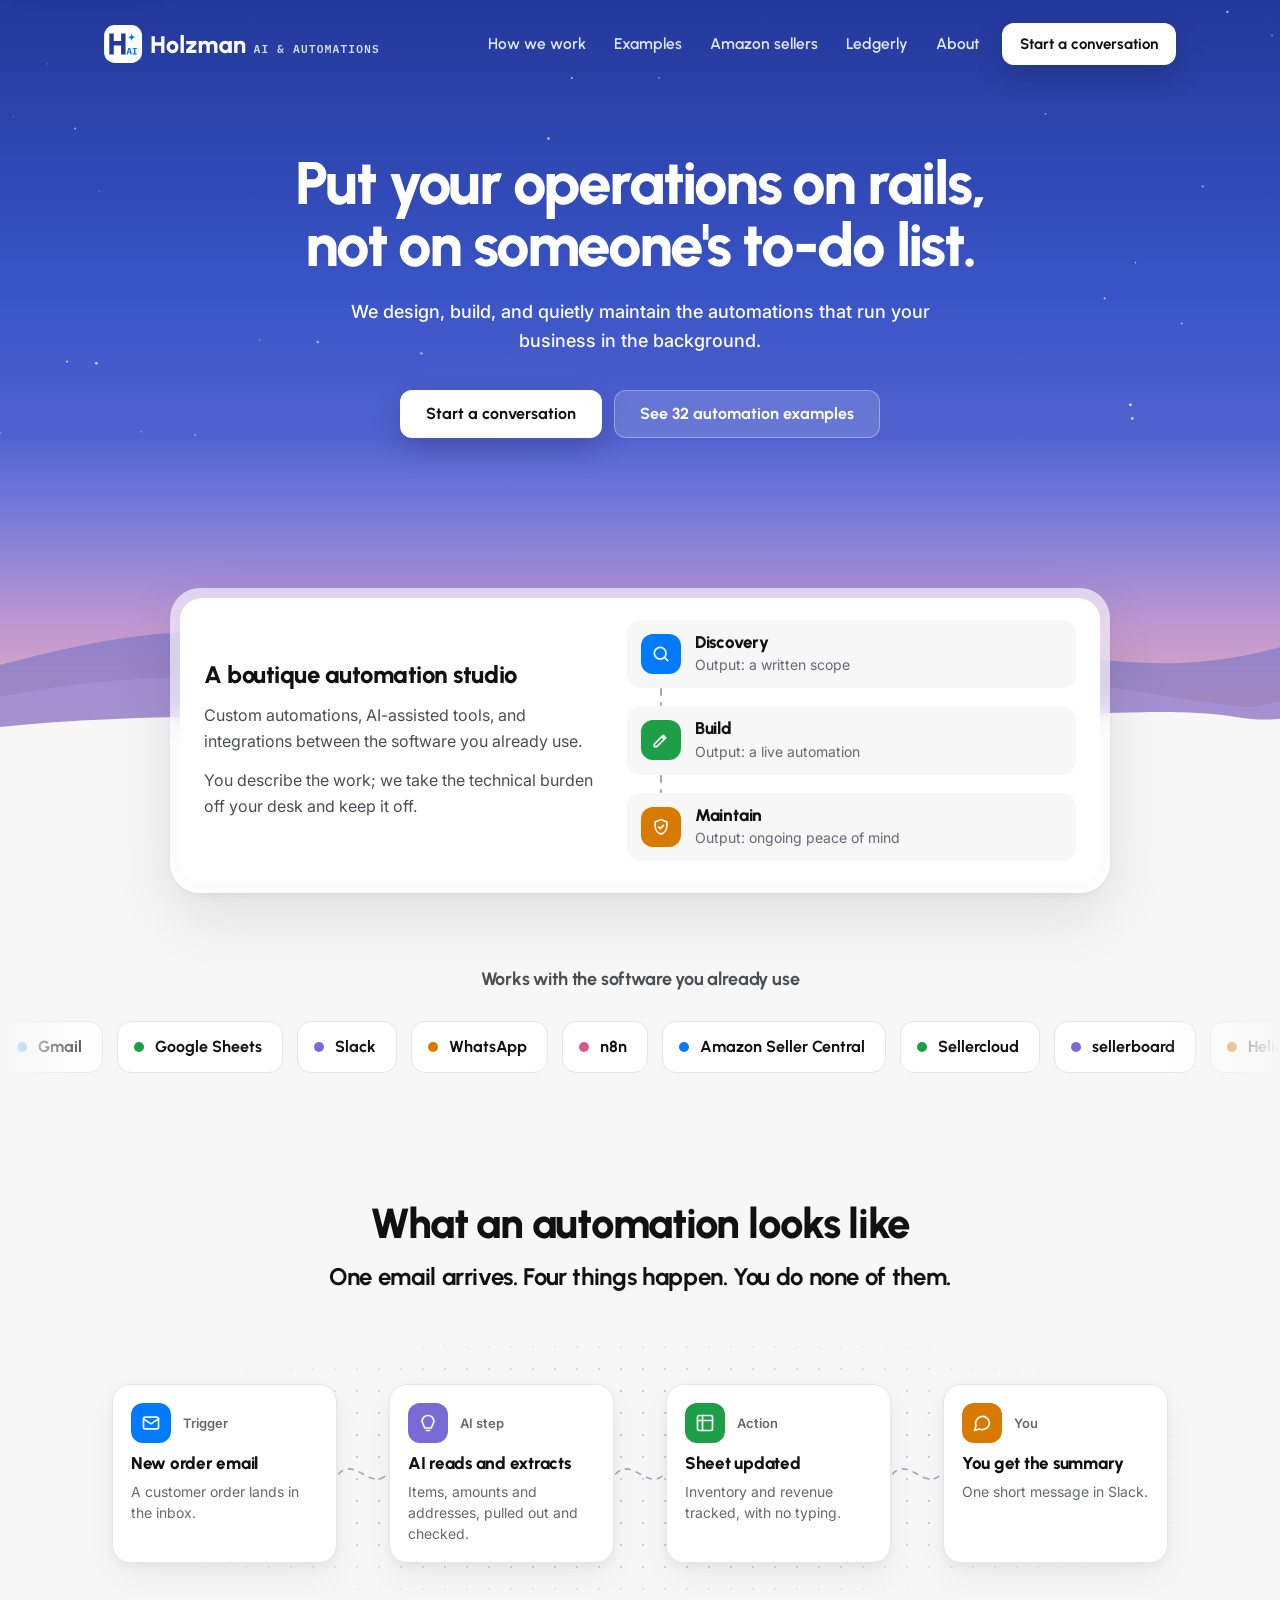
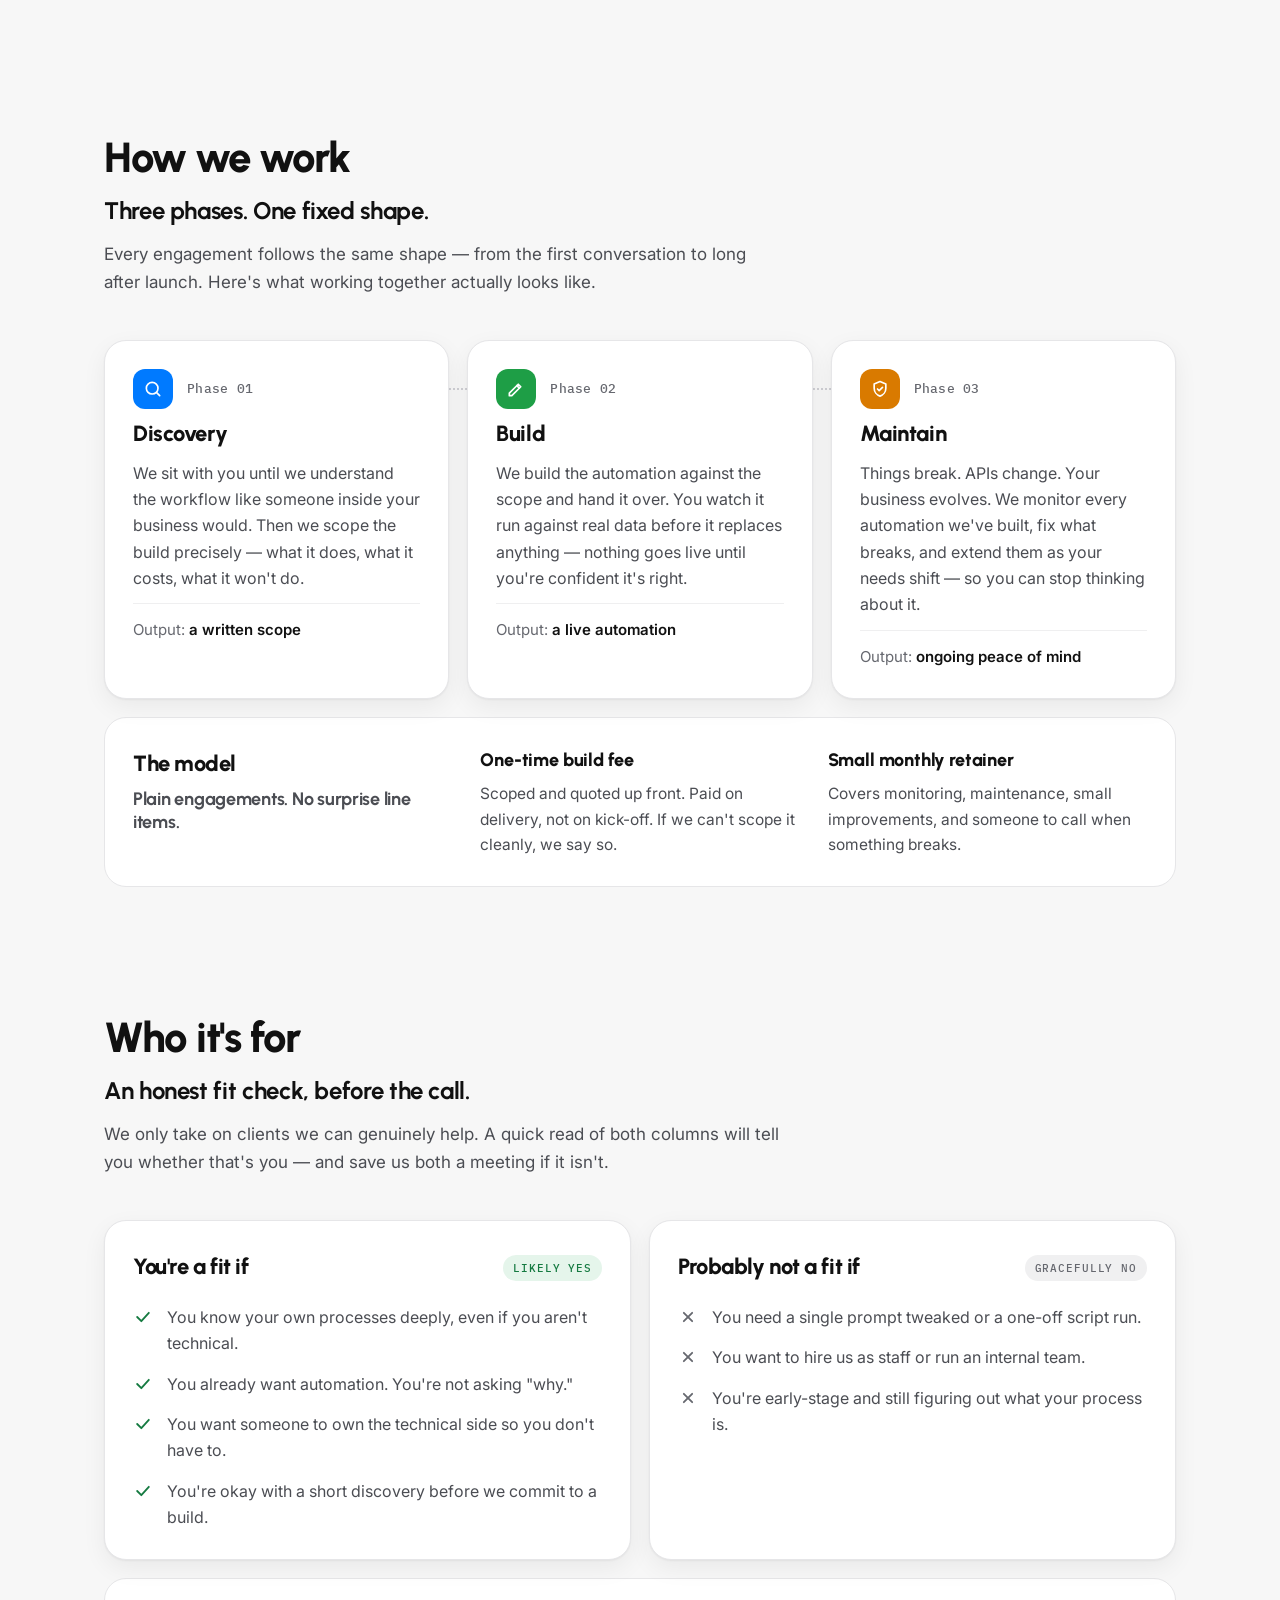
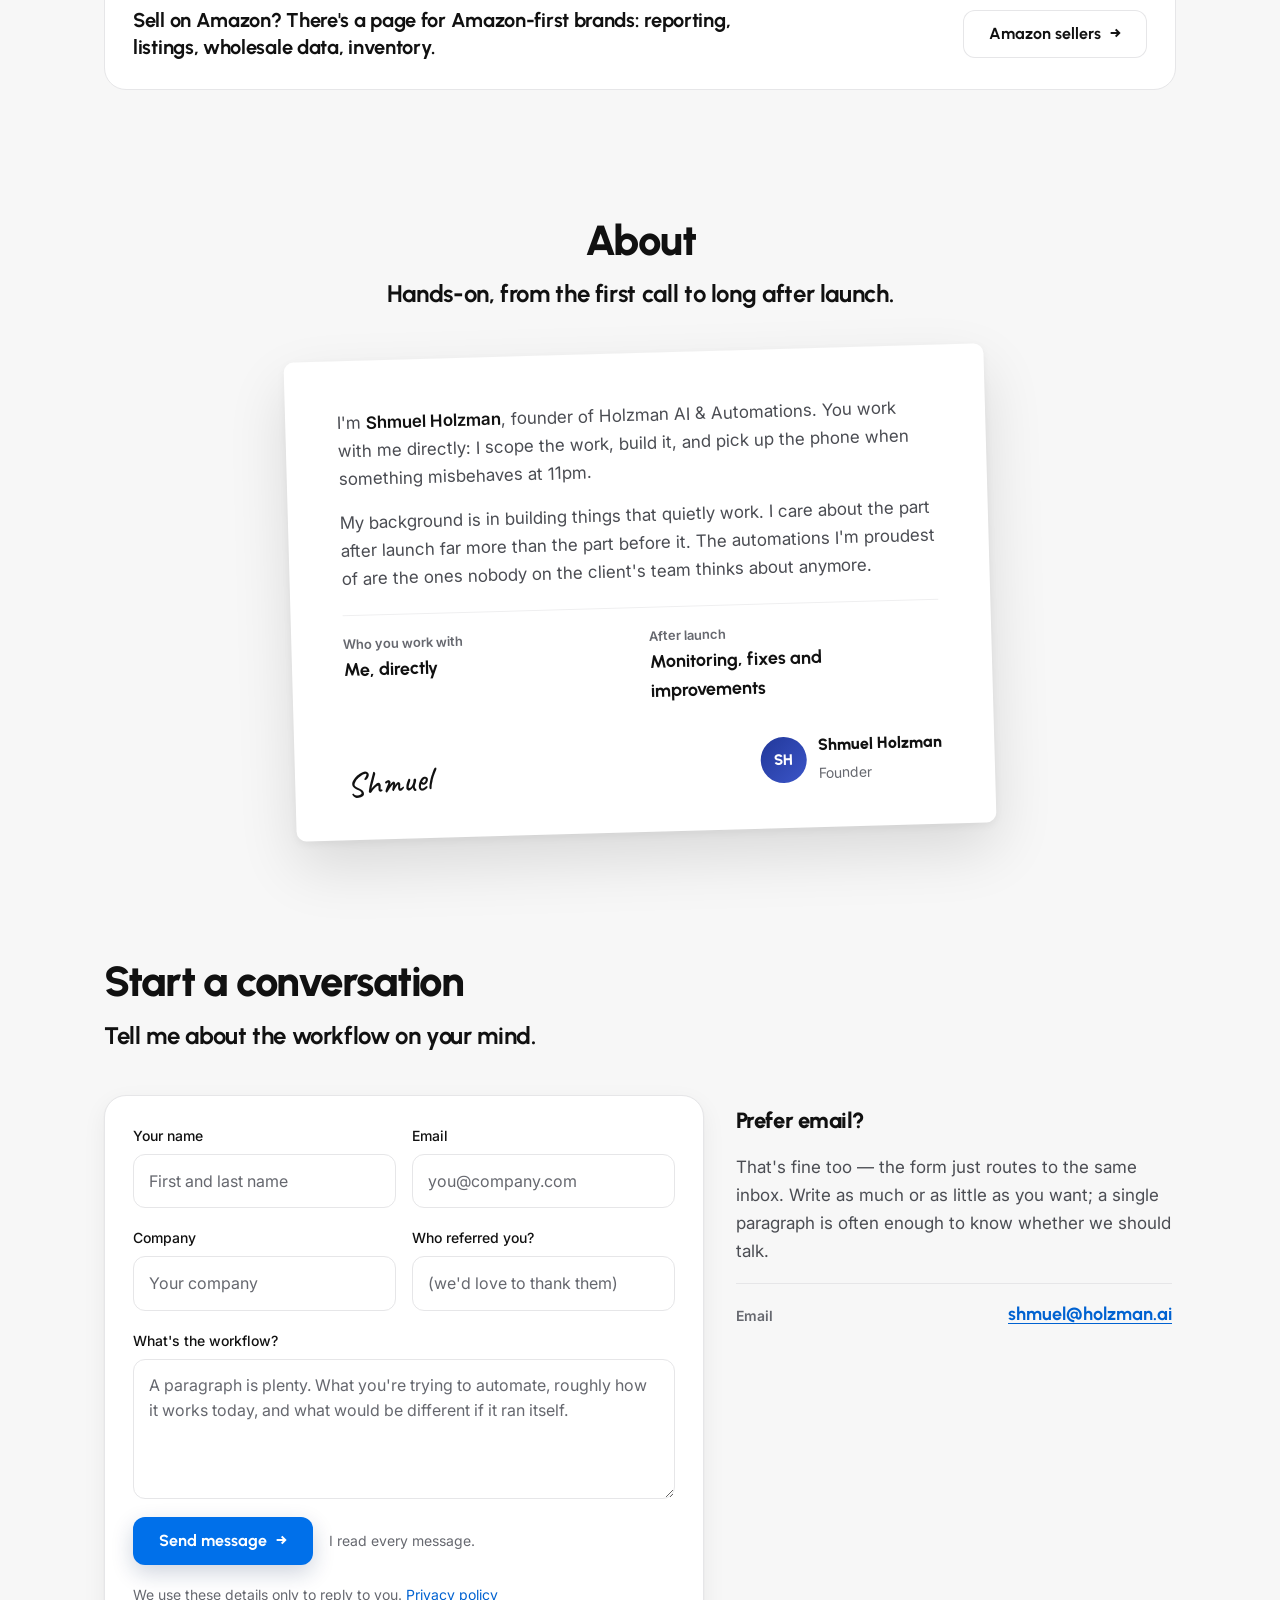
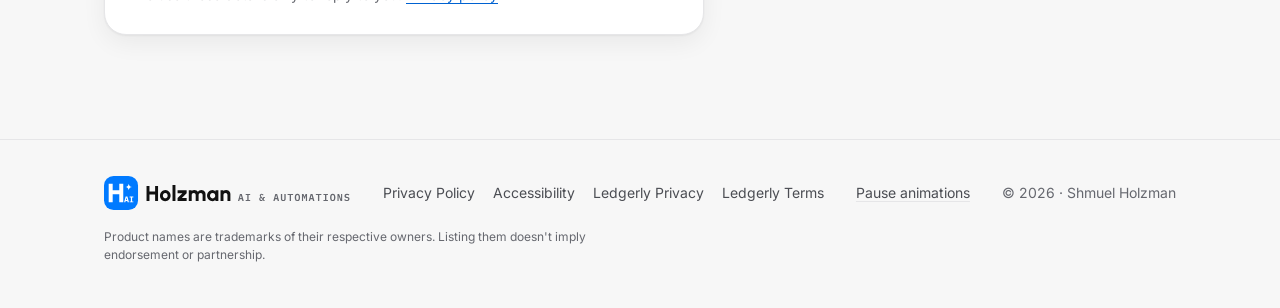
==== index.html @ a57de4bc "Menu gets "Examples"; footer carries a small trademark notice - Menu on all 9 pages: "Examples" (/ex" ====
<!doctype html>
<html lang="en">
<head>
<meta charset="utf-8" />
<meta name="viewport" content="width=device-width, initial-scale=1" />
<title>Holzman AI & Automations — Boutique automation, built on rails.</title>
<meta name="description" content="Boutique automation studio. We design, build, and quietly maintain the custom automations and integrations that run your business in the background." />
<link rel="canonical" href="https://holzman.ai/" />

<link rel="icon" href="/favicon.svg" type="image/svg+xml" />
<link rel="icon" href="/favicon-32.png" sizes="32x32" type="image/png" />
<link rel="apple-touch-icon" href="/apple-touch-icon.png" />

<meta property="og:type" content="website" />
<meta property="og:site_name" content="Holzman AI &amp; Automations" />
<meta property="og:locale" content="en_US" />
<meta property="og:url" content="https://holzman.ai/" />
<meta property="og:title" content="Holzman AI &amp; Automations — Boutique automation, built on rails." />
<meta property="og:description" content="Boutique automation studio. We design, build, and quietly maintain the custom automations and integrations that run your business in the background." />
<meta property="og:image" content="https://holzman.ai/og-card.png" />
<meta property="og:image:type" content="image/png" />
<meta property="og:image:width" content="1200" />
<meta property="og:image:height" content="630" />
<meta property="og:image:alt" content="Holzman AI &amp; Automations — Boutique automation, built on rails." />
<meta name="twitter:card" content="summary_large_image" />
<meta name="twitter:title" content="Holzman AI &amp; Automations — Boutique automation, built on rails." />
<meta name="twitter:description" content="Boutique automation studio. We design, build, and quietly maintain the custom automations and integrations that run your business in the background." />
<meta name="twitter:image" content="https://holzman.ai/og-card.png" />
<meta name="twitter:image:alt" content="Holzman AI &amp; Automations — Boutique automation, built on rails." />
<script type="application/ld+json">
{
  "@context": "https://schema.org",
  "@graph": [
    {
      "@type": "Organization",
      "@id": "https://holzman.ai/#organization",
      "name": "Holzman AI & Automations",
      "url": "https://holzman.ai/",
      "slogan": "Boutique automation, built on rails.",
      "description": "A boutique automation studio that designs, builds, and quietly maintains the custom automations, AI-assisted tools, and integrations that run a business in the background. Based in Jerusalem, Israel; works with clients remotely.",
      "founder": {
        "@type": "Person",
        "@id": "https://holzman.ai/#shmuel-holzman",
        "name": "Shmuel Holzman",
        "jobTitle": "Founder",
        "worksFor": {
          "@id": "https://holzman.ai/#organization"
        }
      },
      "address": {
        "@type": "PostalAddress",
        "addressLocality": "Jerusalem",
        "addressCountry": "IL"
      },
      "areaServed": "Worldwide",
      "knowsAbout": [
        "Business process automation",
        "Workflow automation",
        "Systems integration",
        "AI-assisted internal tools",
        "Amazon seller operations",
        "Amazon Selling Partner API"
      ],
      "contactPoint": {
        "@type": "ContactPoint",
        "contactType": "sales",
        "url": "https://holzman.ai/#contact",
        "email": "shmuel@holzman.ai",
        "availableLanguage": "English"
      },
      "hasOfferCatalog": {
        "@type": "OfferCatalog",
        "name": "Services",
        "itemListElement": [
          {
            "@type": "Offer",
            "itemOffered": {
              "@type": "Service",
              "@id": "https://holzman.ai/amazon-pnl#service",
              "name": "MarginStory",
              "url": "https://holzman.ai/amazon-pnl",
              "description": "A written month-over-month Amazon P&L narrative, delivered monthly to a private report site."
            }
          },
          {
            "@type": "Offer",
            "itemOffered": {
              "@type": "Service",
              "@id": "https://holzman.ai/ledgerly#service",
              "name": "Ledgerly",
              "url": "https://holzman.ai/ledgerly",
              "description": "Tailored automations for Amazon sellers across listings, orders, pricing, buyer messages, and account health."
            }
          }
        ]
      },
      "logo": {
        "@type": "ImageObject",
        "url": "https://holzman.ai/logo.png",
        "contentUrl": "https://holzman.ai/logo.png",
        "width": 1200,
        "height": 165,
        "caption": "Holzman AI & Automations",
        "@id": "https://holzman.ai/#logo"
      },
      "image": {
        "@id": "https://holzman.ai/#logo"
      }
    },
    {
      "@type": "WebSite",
      "@id": "https://holzman.ai/#website",
      "url": "https://holzman.ai/",
      "name": "Holzman AI & Automations",
      "inLanguage": "en",
      "publisher": {
        "@id": "https://holzman.ai/#organization"
      }
    }
  ]
}
</script>
<link rel="preconnect" href="https://fonts.googleapis.com">
<link rel="preconnect" href="https://fonts.gstatic.com" crossorigin>
<link href="https://fonts.googleapis.com/css2?family=Urbanist:wght@700;800&family=Inter:wght@400;500;600&family=IBM+Plex+Mono:wght@500&family=Caveat:wght@500&display=swap" rel="stylesheet">
<link rel="stylesheet" href="/dusk.css?v=2026-10">
<style>
  /* homepage only; the system lives in /dusk.css */
  .eng { display: grid; grid-template-columns: 1fr 1.15fr; gap: 32px; align-items: center; }
  .eng h2 { font-weight: 800; font-size: 24px; letter-spacing: -.02em; line-height: 1.2; }
  .eng .copy { display: grid; gap: 12px; }
  .eng .copy p { font-size: 16px; }
  .track { display: grid; gap: 0; }
  .track .row { display: grid; grid-template-columns: 40px 1fr; gap: 14px; align-items: center; background: var(--bg); border-radius: var(--r-inner); padding: 12px 14px; }
  .track .row b { display: block; font-family: var(--display); font-weight: 800; font-size: 17px; color: var(--ink); letter-spacing: -.01em; line-height: 1.25; }
  .track .row div span { display: block; font-size: 14px; color: var(--muted); }
  .track .join { height: 18px; width: 40px; margin-left: 14px; display: block; overflow: visible; }
  .track .join path, .flow .link path { stroke: #A3A6B2; stroke-width: 2; fill: none; stroke-dasharray: 6 8; stroke-linecap: round; animation: march 1.1s linear infinite; }

  .tools-sec { padding-block: 72px 24px; text-align: center; }
  .tools-sec h2 { font-weight: 700; font-size: 18px; letter-spacing: -.01em; color: var(--body); }
  .mq { --mq-gap: 14px; position: relative; overflow: hidden; margin-top: 26px; display: flex; gap: var(--mq-gap); }
  .mq::before, .mq::after { content: ""; position: absolute; top: 0; bottom: 0; width: 120px; z-index: 2; pointer-events: none; }
  .mq::before { left: 0; background: linear-gradient(90deg, var(--bg), rgba(247,247,247,0)); }
  .mq::after { right: 0; background: linear-gradient(270deg, var(--bg), rgba(247,247,247,0)); }
  .mq ul { list-style: none; margin: 0; padding: 0; display: flex; gap: 14px; flex-shrink: 0; animation: marquee 63s linear infinite; } /* ~52px/s; scale the duration with the track width when tools are added */
  .mq:hover ul { animation-play-state: paused; }
  .tool { display: flex; align-items: center; gap: 11px; background: var(--surface); border: 1px solid var(--line); border-radius: 14px; padding: 12px 20px 12px 16px; font-family: var(--display); font-weight: 700; font-size: 16px; color: var(--ink); white-space: nowrap; }
  .tool .dot { width: 10px; height: 10px; border-radius: 50%; flex-shrink: 0; }

  .canvas { position: relative; padding: 48px 8px 44px; }
  .canvas::before { content: ""; position: absolute; inset: 0; background-image: radial-gradient(#C9CBD4 1.3px, transparent 1.3px); background-size: 22px 22px; -webkit-mask-image: radial-gradient(ellipse at center, #000 45%, transparent 78%); mask-image: radial-gradient(ellipse at center, #000 45%, transparent 78%); }
  .flow { position: relative; display: flex; align-items: stretch; }
  .node { flex: 1; min-width: 0; background: var(--surface); border: 1px solid var(--line); border-radius: 18px; padding: 18px; box-shadow: 0 3px 10px rgba(0,0,0,.04), 0 14px 30px rgba(0,0,0,.05); }
  .node .titled { gap: 12px; margin-bottom: 10px; }
  .node .tag { font-size: 13px; font-weight: 600; color: var(--muted); }
  .node h3 { font-weight: 800; font-size: 17px; letter-spacing: -.015em; line-height: 1.25; }
  .node p { font-size: 14px; color: var(--muted); margin-top: 6px; line-height: 1.5; }
  .flow .link { width: 52px; flex-shrink: 0; display: grid; place-items: center; }
  .flow .link svg { width: 100%; height: 50px; overflow: visible; }
  @media (hover: hover) and (pointer: fine) and (prefers-reduced-motion: no-preference) {
    .node { transition: transform .45s var(--spring), box-shadow .35s ease; }
    .node:hover { transform: translateY(-6px); box-shadow: 0 8px 18px rgba(0,0,0,.07), 0 22px 44px rgba(0,0,0,.09); }
  }

  .phases { position: relative; display: grid; grid-template-columns: repeat(3, 1fr); gap: 18px; }
  .phases::before { content: ""; position: absolute; top: 48px; left: 8%; right: 8%; border-top: 2px dotted #CFCFD4; }
  .phase { position: relative; display: grid; gap: 12px; align-content: start; }
  .phase .titled .data { color: var(--muted); }
  .phase h3 { font-weight: 800; font-size: 22px; letter-spacing: -.02em; line-height: 1.2; }
  .phase p { font-size: 16px; }
  .phase .out { margin-top: auto; padding-top: 14px; border-top: 1px solid var(--line-2); font-size: 15px; color: var(--muted); }
  .phase .out b { color: var(--ink); font-weight: 600; }
  .model { display: grid; grid-template-columns: 1fr 1fr 1fr; gap: 28px; margin-top: 18px; align-items: start; }
  .model h3 { font-weight: 800; font-size: 22px; letter-spacing: -.02em; }
  .model .lead-strong { font-size: 18px; margin-top: 6px; color: var(--body); font-weight: 700; }
  .model .t { font-family: var(--display); font-weight: 800; font-size: 18px; color: var(--ink); letter-spacing: -.01em; }
  .model .d { font-size: 15.5px; margin-top: 6px; }

  .fit { display: grid; grid-template-columns: 1fr 1fr; gap: 18px; }
  .fit .card { display: grid; gap: 18px; align-content: start; }
  .fit .head { display: flex; justify-content: space-between; align-items: center; gap: 12px; flex-wrap: wrap; }
  .fit h3 { font-weight: 800; font-size: 22px; letter-spacing: -.02em; }
  .fit ul { list-style: none; margin: 0; padding: 0; display: grid; gap: 14px; }
  .fit li { display: grid; grid-template-columns: 22px 1fr; gap: 12px; align-items: start; font-size: 16px; }
  .fit li svg { width: 20px; height: 20px; margin-top: 3px; fill: none; stroke-width: 2.2; stroke-linecap: round; stroke-linejoin: round; }
  .fit .yes li svg { stroke: var(--ok); }
  .fit .no li svg { stroke: var(--muted); }
  .amz { margin-top: 18px; display: flex; align-items: center; justify-content: space-between; gap: 18px; flex-wrap: wrap; }
  .amz p { font-family: var(--display); font-weight: 700; font-size: 20px; color: var(--ink); letter-spacing: -.015em; line-height: 1.35; max-width: 640px; }

  .memo-wrap { display: flex; justify-content: center; }
  .memo { background: var(--surface); max-width: 700px; border-radius: 10px; padding: 48px 52px 40px; transform: rotate(-1.6deg); box-shadow: 0 3px 8px rgba(0,0,0,.05), 0 26px 60px rgba(0,0,0,.12); display: grid; gap: 16px; }
  .memo p { font-size: 17px; }
  .memo p strong { color: var(--ink); font-weight: 600; }
  .memo .sigrow { display: flex; align-items: flex-end; justify-content: space-between; gap: 18px; flex-wrap: wrap; margin-top: 14px; }
  .memo .sign { transform: rotate(-4deg); display: inline-block; }
  .memo .who { display: flex; align-items: center; gap: 12px; }
  .memo .ava { width: 46px; height: 46px; border-radius: 50%; background: linear-gradient(135deg, #22389A, #3B55C8); display: grid; place-items: center; color: #fff; font-family: var(--display); font-weight: 800; font-size: 15px; }
  .memo .who b { display: block; color: var(--ink); font-family: var(--display); font-weight: 800; font-size: 16px; }
  .memo .who div span { font-size: 14px; color: var(--muted); }
  .facts { display: grid; grid-template-columns: 1fr 1fr; gap: 16px; border-top: 1px solid var(--line-2); padding-top: 18px; margin-top: 6px; }
  .facts .k { font-size: 13px; font-weight: 600; color: var(--muted); }
  .facts .v { font-family: var(--display); font-weight: 700; font-size: 18px; color: var(--ink); }
  @media (hover: hover) and (pointer: fine) and (prefers-reduced-motion: no-preference) {
    .memo { transition: transform .6s var(--spring), box-shadow .4s ease; }
    .memo:hover { transform: rotate(-.4deg) scale(1.015); }
  }

  .contact { display: grid; grid-template-columns: 1.35fr 1fr; gap: 28px; align-items: start; }
  .form { display: grid; gap: 18px; }
  .form .two { display: grid; grid-template-columns: 1fr 1fr; gap: 16px; }
  .submit-row { display: flex; align-items: center; gap: 16px; flex-wrap: wrap; }
  .submit-note { font-size: 14px; color: var(--muted); }
  .privacy-note { font-size: 14px; color: var(--muted); }
  .aside { display: grid; gap: 14px; padding: 8px 4px; }
  .aside h3 { font-weight: 800; font-size: 22px; letter-spacing: -.02em; }
  .aside .direct { display: flex; justify-content: space-between; align-items: center; gap: 12px; border-top: 1px solid var(--line); padding-top: 16px; margin-top: 4px; flex-wrap: wrap; }
  .aside .direct span { font-size: 14px; font-weight: 600; color: var(--muted); }
  .aside .direct a { font-family: var(--display); font-weight: 700; font-size: 18px; }

  @media (max-width: 900px) {
    .eng, .model, .contact { grid-template-columns: 1fr; }
    .phases { grid-template-columns: 1fr; }
    .phases::before { display: none; }
    .flow { flex-direction: column; max-width: 420px; margin: 0 auto; }
    .flow .link { width: 100%; height: 44px; }
    .flow .link svg { transform: rotate(90deg); width: 50px; }
    .canvas { padding: 24px 0; }
    .fit { grid-template-columns: 1fr; }
  }
  @media (max-width: 520px) {
    .memo { padding: 34px 24px 28px; transform: rotate(-1deg); }
    .form .two, .facts { grid-template-columns: 1fr; }
    .mq::before, .mq::after { width: 48px; }
  }
</style>
</head>
<body>
<a class="skip" href="#main">Skip to content</a>

<header class="dusk home" id="top">
  <svg class="stars" aria-hidden="true" focusable="false"><circle cx="0.01%" cy="92.08%" r="0.76" opacity="0.46" style="animation-delay:2.48s;animation-duration:3.99s"/><circle cx="32.93%" cy="75.21%" r="1.18" opacity="0.62" style="animation-delay:2.33s;animation-duration:4.25s"/><circle cx="81.68%" cy="24.20%" r="0.84" opacity="0.70" style="animation-delay:2.37s;animation-duration:2.74s"/><circle cx="68.39%" cy="46.79%" r="1.33" opacity="0.75" style="animation-delay:0.42s;animation-duration:3.93s"/><circle cx="92.32%" cy="68.85%" r="1.08" opacity="0.64" style="animation-delay:3.10s;animation-duration:4.96s"/><circle cx="37.22%" cy="33.54%" r="1.25" opacity="0.52" style="animation-delay:0.52s;animation-duration:3.37s"/><circle cx="42.85%" cy="29.49%" r="1.34" opacity="0.63" style="animation-delay:2.48s;animation-duration:4.88s"/><circle cx="5.86%" cy="27.35%" r="1.00" opacity="0.60" style="animation-delay:1.43s;animation-duration:3.10s"/><circle cx="90.90%" cy="5.49%" r="0.83" opacity="0.52" style="animation-delay:2.26s;animation-duration:5.00s"/><circle cx="51.49%" cy="16.56%" r="0.87" opacity="0.49" style="animation-delay:1.24s;animation-duration:3.70s"/><circle cx="33.26%" cy="53.17%" r="1.05" opacity="0.47" style="animation-delay:3.08s;animation-duration:3.79s"/><circle cx="86.30%" cy="63.51%" r="1.07" opacity="0.61" style="animation-delay:1.72s;animation-duration:4.39s"/><circle cx="93.96%" cy="39.67%" r="1.14" opacity="0.48" style="animation-delay:2.00s;animation-duration:3.51s"/><circle cx="33.06%" cy="39.14%" r="1.22" opacity="0.79" style="animation-delay:0.38s;animation-duration:4.73s"/><circle cx="7.77%" cy="40.68%" r="0.64" opacity="0.39" style="animation-delay:3.39s;animation-duration:3.17s"/><circle cx="63.24%" cy="14.43%" r="0.91" opacity="0.65" style="animation-delay:0.47s;animation-duration:5.00s"/><circle cx="88.46%" cy="89.06%" r="1.30" opacity="0.80" style="animation-delay:2.59s;animation-duration:3.32s"/><circle cx="1.05%" cy="24.83%" r="0.57" opacity="0.35" style="animation-delay:2.10s;animation-duration:3.20s"/><circle cx="74.11%" cy="48.94%" r="1.12" opacity="0.47" style="animation-delay:3.00s;animation-duration:3.21s"/><circle cx="37.39%" cy="89.43%" r="0.61" opacity="0.59" style="animation-delay:0.01s;animation-duration:4.97s"/><circle cx="63.69%" cy="92.21%" r="0.52" opacity="0.80" style="animation-delay:0.64s;animation-duration:5.12s"/><circle cx="56.53%" cy="67.94%" r="0.74" opacity="0.46" style="animation-delay:0.71s;animation-duration:4.07s"/><circle cx="5.23%" cy="76.94%" r="1.13" opacity="0.71" style="animation-delay:1.69s;animation-duration:2.69s"/><circle cx="11.03%" cy="91.90%" r="0.62" opacity="0.69" style="animation-delay:3.04s;animation-duration:2.70s"/><circle cx="88.31%" cy="86.14%" r="1.39" opacity="0.83" style="animation-delay:2.60s;animation-duration:3.69s"/><circle cx="24.82%" cy="72.77%" r="1.29" opacity="0.55" style="animation-delay:0.80s;animation-duration:3.65s"/><circle cx="88.70%" cy="55.88%" r="0.82" opacity="0.66" style="animation-delay:2.50s;animation-duration:3.47s"/><circle cx="72.52%" cy="42.28%" r="0.68" opacity="0.51" style="animation-delay:3.35s;animation-duration:5.18s"/><circle cx="63.24%" cy="87.22%" r="1.33" opacity="0.45" style="animation-delay:2.19s;animation-duration:2.95s"/><circle cx="49.74%" cy="55.74%" r="1.19" opacity="0.82" style="animation-delay:1.64s;animation-duration:3.09s"/><circle cx="44.67%" cy="16.61%" r="1.10" opacity="0.61" style="animation-delay:1.91s;animation-duration:3.92s"/><circle cx="75.71%" cy="36.25%" r="1.18" opacity="0.36" style="animation-delay:1.02s;animation-duration:4.01s"/><circle cx="20.28%" cy="72.29%" r="0.76" opacity="0.47" style="animation-delay:2.24s;animation-duration:3.72s"/><circle cx="7.53%" cy="77.29%" r="1.24" opacity="0.81" style="animation-delay:3.09s;animation-duration:4.37s"/><circle cx="95.89%" cy="2.52%" r="1.19" opacity="0.65" style="animation-delay:2.46s;animation-duration:4.94s"/><circle cx="3.70%" cy="13.60%" r="0.57" opacity="0.40" style="animation-delay:0.29s;animation-duration:2.62s"/><circle cx="60.50%" cy="94.57%" r="0.67" opacity="0.42" style="animation-delay:0.69s;animation-duration:4.35s"/><circle cx="24.33%" cy="45.64%" r="1.39" opacity="0.56" style="animation-delay:2.29s;animation-duration:4.61s"/><circle cx="39.69%" cy="41.64%" r="0.56" opacity="0.47" style="animation-delay:2.75s;animation-duration:5.13s"/><circle cx="15.24%" cy="92.55%" r="0.96" opacity="0.41" style="animation-delay:0.71s;animation-duration:4.17s"/><circle cx="17.05%" cy="7.81%" r="0.75" opacity="0.67" style="animation-delay:1.89s;animation-duration:3.85s"/><circle cx="99.38%" cy="7.52%" r="0.87" opacity="0.51" style="animation-delay:0.01s;animation-duration:2.62s"/><circle cx="41.35%" cy="9.13%" r="0.71" opacity="0.81" style="animation-delay:2.64s;animation-duration:4.59s"/><circle cx="43.68%" cy="85.49%" r="1.37" opacity="0.75" style="animation-delay:2.25s;animation-duration:4.09s"/><circle cx="34.80%" cy="40.70%" r="0.95" opacity="0.60" style="animation-delay:1.93s;animation-duration:4.48s"/><circle cx="66.51%" cy="63.28%" r="1.16" opacity="0.79" style="animation-delay:2.87s;animation-duration:5.17s"/><circle cx="43.81%" cy="48.71%" r="1.36" opacity="0.84" style="animation-delay:1.22s;animation-duration:2.81s"/><circle cx="34.28%" cy="88.27%" r="1.14" opacity="0.72" style="animation-delay:3.25s;animation-duration:4.65s"/></svg>
  <div class="wrap">
    <nav class="dusk-nav" aria-label="Main">
      <a class="lockup" href="/" aria-label="Holzman AI &amp; Automations home"><img src="/logo-reverse.svg" alt="Holzman AI &amp; Automations" width="276" height="38"></a>
      <div class="links">
        <a class="nav-lo" href="#how">How we work</a>
        <a href="/examples">Examples</a>
        <a href="/amazon-sellers">Amazon sellers</a>
        <a href="/ledgerly">Ledgerly</a>
        <a class="nav-lo" href="#about">About</a>
        <a class="btn btn-white btn-sm" href="#contact">Start a conversation</a>
      </div>
    </nav>
    <div class="dusk-copy">
      <h1 class="h-hero">Put your operations on rails, not on someone's to-do list.</h1>
      <p class="lead">We design, build, and quietly maintain the automations that run your business in the background.</p>
      <div class="dusk-ctas">
        <a class="btn btn-white" href="#contact">Start a conversation</a>
        <a class="btn btn-ghost" href="/examples">See 32 automation examples</a>
      </div>
    </div>
  </div>
  <svg class="hills" viewBox="0 0 1440 190" preserveAspectRatio="none" aria-hidden="true" focusable="false"><path d="M0 96C110 70 210 52 330 70S560 118 700 86S940 40 1080 66S1320 108 1440 78V190H0Z" fill="#6E6FC9" opacity=".55"/><path d="M0 128C150 100 290 106 420 124S650 156 820 122S1100 98 1260 120S1400 140 1440 132V190H0Z" fill="#A894D8" opacity=".7"/><path d="M0 158C200 140 420 148 640 164S1000 156 1200 146S1380 154 1440 150V190H0Z" fill="#F7F7F7"/></svg>
</header>

<main id="main">
  <div class="over-dusk wrap">
    <div class="float">
      <div class="float-in eng">
        <div class="copy">
          <h2>A boutique automation studio</h2>
          <p>Custom automations, AI-assisted tools, and integrations between the software you already use.</p>
          <p>You describe the work; we take the technical burden off your desk and keep it off.</p>
        </div>
        <div class="track" aria-label="Every engagement follows the same three phases">
          <div class="row"><span class="tile t-blue"><svg viewBox="0 0 24 24" aria-hidden="true"><circle cx="11" cy="11" r="7"/><path d="m20 20-3.6-3.6"/></svg></span><div><b>Discovery</b><span>Output: a written scope</span></div></div>
          <svg class="join" viewBox="0 0 40 18" aria-hidden="true"><path d="M20 1V17"/></svg>
          <div class="row"><span class="tile t-green"><svg viewBox="0 0 24 24" aria-hidden="true"><path d="m14.7 6.3 3 3L7 20H4v-3L14.7 6.3Z"/><path d="m13 8 3 3"/></svg></span><div><b>Build</b><span>Output: a live automation</span></div></div>
          <svg class="join" viewBox="0 0 40 18" aria-hidden="true"><path d="M20 1V17"/></svg>
          <div class="row"><span class="tile t-amber"><svg viewBox="0 0 24 24" aria-hidden="true"><path d="M12 3 5 6v5c0 4.4 3 8.3 7 9.5 4-1.2 7-5.1 7-9.5V6l-7-3Z"/><path d="m9 12 2 2 4-4"/></svg></span><div><b>Maintain</b><span>Output: ongoing peace of mind</span></div></div>
        </div>
      </div>
    </div>
  </div>

  <section class="tools-sec" aria-labelledby="tools-h">
    <div class="wrap"><h2 id="tools-h">Works with the software you already use</h2></div>
    <div class="mq">
      <ul data-marquee>
        <li class="tool"><i class="dot t-blue" aria-hidden="true"></i>Gmail</li>
        <li class="tool"><i class="dot t-green" aria-hidden="true"></i>Google Sheets</li>
        <li class="tool"><i class="dot t-violet" aria-hidden="true"></i>Slack</li>
        <li class="tool"><i class="dot t-amber" aria-hidden="true"></i>WhatsApp</li>
        <li class="tool"><i class="dot t-pink" aria-hidden="true"></i>n8n</li>
        <li class="tool"><i class="dot t-blue" aria-hidden="true"></i>Amazon Seller Central</li>
        <li class="tool"><i class="dot t-green" aria-hidden="true"></i>Sellercloud</li>
        <li class="tool"><i class="dot t-violet" aria-hidden="true"></i>sellerboard</li>
        <li class="tool"><i class="dot t-amber" aria-hidden="true"></i>Helium 10</li>
        <li class="tool"><i class="dot t-pink" aria-hidden="true"></i>Keepa</li>
        <li class="tool"><i class="dot t-blue" aria-hidden="true"></i>Linear</li>
        <li class="tool"><i class="dot t-green" aria-hidden="true"></i>Jira</li>
        <li class="tool"><i class="dot t-violet" aria-hidden="true"></i>Trello</li>
        <li class="tool"><i class="dot t-amber" aria-hidden="true"></i>monday.com</li>
        <li class="tool"><i class="dot t-pink" aria-hidden="true"></i>Google Drive</li>
        <li class="tool"><i class="dot t-blue" aria-hidden="true"></i>Microsoft Excel</li>
        <li class="tool"><i class="dot t-green" aria-hidden="true"></i>Zendesk</li>
        <li class="tool"><i class="dot t-violet" aria-hidden="true"></i>Gorgias</li>
        <li class="tool"><i class="dot t-amber" aria-hidden="true"></i>Apollo.io</li>
        <li class="tool"><i class="dot t-pink" aria-hidden="true"></i>Stripe</li>
        <li class="tool"><i class="dot t-blue" aria-hidden="true"></i>Google Calendar</li>
        <li class="tool"><i class="dot t-green" aria-hidden="true"></i>Fathom</li>
        <li class="tool"><i class="dot t-violet" aria-hidden="true"></i>Claude</li>
      </ul>
    </div>
  </section>

  <section class="sec" aria-labelledby="flow-h">
    <div class="wrap">
      <div class="sec-head center reveal">
        <h2 class="h-sec" id="flow-h">What an automation looks like</h2>
        <p class="lead-strong">One email arrives. Four things happen. You do none of them.</p>
      </div>
      <div class="canvas reveal d1">
        <div class="flow">
          <div class="node"><div class="titled"><span class="tile t-blue"><svg viewBox="0 0 24 24" aria-hidden="true"><rect x="3" y="5" width="18" height="14" rx="2"/><path d="m3 7 9 6 9-6"/></svg></span><span class="tag">Trigger</span></div><h3>New order email</h3><p>A customer order lands in the inbox.</p></div>
          <div class="link" aria-hidden="true"><svg viewBox="0 0 64 56"><path d="M2 28C22 6 42 50 62 28"/></svg></div>
          <div class="node"><div class="titled"><span class="tile t-violet"><svg viewBox="0 0 24 24" aria-hidden="true"><path d="M12 3a7 7 0 0 1 7 7c0 4-3 5.5-3 8H8c0-2.5-3-4-3-8a7 7 0 0 1 7-7Z"/><path d="M10 21h4"/></svg></span><span class="tag">AI step</span></div><h3>AI reads and extracts</h3><p>Items, amounts and addresses, pulled out and checked.</p></div>
          <div class="link" aria-hidden="true"><svg viewBox="0 0 64 56"><path d="M2 28C22 6 42 50 62 28"/></svg></div>
          <div class="node"><div class="titled"><span class="tile t-green"><svg viewBox="0 0 24 24" aria-hidden="true"><rect x="3" y="3" width="18" height="18" rx="2"/><path d="M3 9h18M9 3v18"/></svg></span><span class="tag">Action</span></div><h3>Sheet updated</h3><p>Inventory and revenue tracked, with no typing.</p></div>
          <div class="link" aria-hidden="true"><svg viewBox="0 0 64 56"><path d="M2 28C22 6 42 50 62 28"/></svg></div>
          <div class="node"><div class="titled"><span class="tile t-amber"><svg viewBox="0 0 24 24" aria-hidden="true"><path d="M21 11.5a8.4 8.4 0 0 1-9 8.4 8.6 8.6 0 0 1-3.5-.7L3 21l1.8-5.5a8.4 8.4 0 1 1 16.2-4Z"/></svg></span><span class="tag">You</span></div><h3>You get the summary</h3><p>One short message in Slack.</p></div>
        </div>
      </div>
    </div>
  </section>

  <section class="sec" id="how" aria-labelledby="how-h">
    <div class="wrap">
      <div class="sec-head reveal">
        <h2 class="h-sec" id="how-h">How we work</h2>
        <p class="lead-strong">Three phases. One fixed shape.</p>
        <p>Every engagement follows the same shape — from the first conversation to long after launch. Here's what working together actually looks like.</p>
      </div>
      <div class="phases">
        <div class="card phase lift reveal">
          <div class="titled"><span class="tile t-blue"><svg viewBox="0 0 24 24" aria-hidden="true"><circle cx="11" cy="11" r="7"/><path d="m20 20-3.6-3.6"/></svg></span><span class="data">Phase 01</span></div>
          <h3>Discovery</h3>
          <p>We sit with you until we understand the workflow like someone inside your business would. Then we scope the build precisely — what it does, what it costs, what it won't do.</p>
          <div class="out">Output: <b>a written scope</b></div>
        </div>
        <div class="card phase lift reveal d1">
          <div class="titled"><span class="tile t-green"><svg viewBox="0 0 24 24" aria-hidden="true"><path d="m14.7 6.3 3 3L7 20H4v-3L14.7 6.3Z"/><path d="m13 8 3 3"/></svg></span><span class="data">Phase 02</span></div>
          <h3>Build</h3>
          <p>We build the automation against the scope and hand it over. You watch it run against real data before it replaces anything — nothing goes live until you're confident it's right.</p>
          <div class="out">Output: <b>a live automation</b></div>
        </div>
        <div class="card phase lift reveal d2">
          <div class="titled"><span class="tile t-amber"><svg viewBox="0 0 24 24" aria-hidden="true"><path d="M12 3 5 6v5c0 4.4 3 8.3 7 9.5 4-1.2 7-5.1 7-9.5V6l-7-3Z"/><path d="m9 12 2 2 4-4"/></svg></span><span class="data">Phase 03</span></div>
          <h3>Maintain</h3>
          <p>Things break. APIs change. Your business evolves. We monitor every automation we've built, fix what breaks, and extend them as your needs shift — so you can stop thinking about it.</p>
          <div class="out">Output: <b>ongoing peace of mind</b></div>
        </div>
      </div>
      <div class="card-flat model reveal">
        <div>
          <h3>The model</h3>
          <p class="lead-strong">Plain engagements. No surprise line items.</p>
        </div>
        <div>
          <div class="t">One-time build fee</div>
          <p class="d">Scoped and quoted up front. Paid on delivery, not on kick-off. If we can't scope it cleanly, we say so.</p>
        </div>
        <div>
          <div class="t">Small monthly retainer</div>
          <p class="d">Covers monitoring, maintenance, small improvements, and someone to call when something breaks.</p>
        </div>
      </div>
    </div>
  </section>

  <section class="sec" id="fit" aria-labelledby="fit-h">
    <div class="wrap">
      <div class="sec-head reveal">
        <h2 class="h-sec" id="fit-h">Who it's for</h2>
        <p class="lead-strong">An honest fit check, before the call.</p>
        <p>We only take on clients we can genuinely help. A quick read of both columns will tell you whether that's you — and save us both a meeting if it isn't.</p>
      </div>
      <div class="fit">
        <div class="card yes reveal">
          <div class="head"><h3>You're a fit if</h3><span class="chip chip-ok">Likely yes</span></div>
          <ul>
            <li><svg viewBox="0 0 24 24" aria-hidden="true"><path d="m5 12 5 5 9-10"/></svg><span>You know your own processes deeply, even if you aren't technical.</span></li>
            <li><svg viewBox="0 0 24 24" aria-hidden="true"><path d="m5 12 5 5 9-10"/></svg><span>You already want automation. You're not asking "why."</span></li>
            <li><svg viewBox="0 0 24 24" aria-hidden="true"><path d="m5 12 5 5 9-10"/></svg><span>You want someone to own the technical side so you don't have to.</span></li>
            <li><svg viewBox="0 0 24 24" aria-hidden="true"><path d="m5 12 5 5 9-10"/></svg><span>You're okay with a short discovery before we commit to a build.</span></li>
          </ul>
        </div>
        <div class="card no reveal d1">
          <div class="head"><h3>Probably not a fit if</h3><span class="chip chip-neutral">Gracefully no</span></div>
          <ul>
            <li><svg viewBox="0 0 24 24" aria-hidden="true"><path d="M7 7l10 10M17 7 7 17"/></svg><span>You need a single prompt tweaked or a one-off script run.</span></li>
            <li><svg viewBox="0 0 24 24" aria-hidden="true"><path d="M7 7l10 10M17 7 7 17"/></svg><span>You want to hire us as staff or run an internal team.</span></li>
            <li><svg viewBox="0 0 24 24" aria-hidden="true"><path d="M7 7l10 10M17 7 7 17"/></svg><span>You're early-stage and still figuring out what your process is.</span></li>
          </ul>
        </div>
      </div>
      <div class="card-flat amz reveal">
        <p>Sell on Amazon? There's a page for Amazon-first brands: reporting, listings, wholesale data, inventory.</p>
        <a class="btn btn-quiet" href="/amazon-sellers">Amazon sellers <span class="arr" aria-hidden="true">→</span></a>
      </div>
    </div>
  </section>

  <section class="sec" id="about" aria-labelledby="about-h">
    <div class="wrap">
      <div class="sec-head center reveal">
        <h2 class="h-sec" id="about-h">About</h2>
        <p class="lead-strong">Hands-on, from the first call to long after launch.</p>
      </div>
      <div class="memo-wrap reveal d1">
        <div class="memo">
          <p>I'm <strong>Shmuel Holzman</strong>, founder of Holzman AI &amp; Automations. You work with me directly: I scope the work, build it, and pick up the phone when something misbehaves at 11pm.</p>
          <p>My background is in building things that quietly work. I care about the part after launch far more than the part before it. The automations I'm proudest of are the ones nobody on the client's team thinks about anymore.</p>
          <div class="facts">
            <div><div class="k">Who you work with</div><div class="v">Me, directly</div></div>
            <div><div class="k">After launch</div><div class="v">Monitoring, fixes and improvements</div></div>
          </div>
          <div class="sigrow">
            <span class="sign" aria-hidden="true">Shmuel</span>
            <div class="who"><span class="ava" aria-hidden="true">SH</span><div><b>Shmuel Holzman</b><span>Founder</span></div></div>
          </div>
        </div>
      </div>
    </div>
  </section>

  <section class="sec" id="contact" aria-labelledby="contact-h">
    <div class="wrap">
      <div class="sec-head reveal">
        <h2 class="h-sec" id="contact-h">Start a conversation</h2>
        <p class="lead-strong">Tell me about the workflow on your mind.</p>
      </div>
      <div class="contact">
        <form class="card form" id="contact-form">
          <div class="two">
            <div class="field"><label for="name">Your name</label><input id="name" name="name" type="text" placeholder="First and last name" autocomplete="name" required></div>
            <div class="field"><label for="email">Email</label><input id="email" name="email" type="email" placeholder="you@company.com" autocomplete="email" required></div>
          </div>
          <div class="two">
            <div class="field"><label for="company">Company</label><input id="company" name="company" type="text" placeholder="Your company" autocomplete="organization"></div>
            <div class="field"><label for="referrer">Who referred you?</label><input id="referrer" name="referrer" type="text" placeholder="(we'd love to thank them)"></div>
          </div>
          <div class="field"><label for="message">What's the workflow?</label><textarea id="message" name="message" maxlength="5000" placeholder="A paragraph is plenty. What you're trying to automate, roughly how it works today, and what would be different if it ran itself."></textarea></div>
          <!-- Honeypot to reduce spam: hidden from people, bots fill it in -->
          <input type="text" name="website" style="display:none" tabindex="-1" autocomplete="off" aria-hidden="true">
          <div class="submit-row">
            <button type="submit" class="btn btn-primary submit-btn"><span class="btn-label">Send message</span> <span class="arr" aria-hidden="true">→</span></button>
            <span class="submit-note" id="submit-note" role="status" aria-live="polite">I read every message.</span>
          </div>
          <p class="privacy-note">We use these details only to reply to you. <a href="/privacy-policy">Privacy policy</a></p>
        </form>
        <aside class="aside" aria-labelledby="email-h">
          <h3 id="email-h">Prefer email?</h3>
          <p>That's fine too — the form just routes to the same inbox. Write as much or as little as you want; a single paragraph is often enough to know whether we should talk.</p>
          <div class="direct"><span>Email</span><a href="mailto:shmuel@holzman.ai">shmuel@holzman.ai</a></div>
        </aside>
      </div>
    </div>
  </section>
</main>

<footer class="site-foot">
  <div class="wrap row">
    <a class="lockup" href="/" aria-label="Holzman AI &amp; Automations home"><img src="/logo.svg" alt="Holzman AI &amp; Automations" width="247" height="34"></a>
    <nav aria-label="Legal"><a href="/privacy-policy">Privacy Policy</a><a href="/accessibility">Accessibility</a><a href="/privacy">Ledgerly Privacy</a><a href="/terms">Ledgerly Terms</a></nav>
    <button class="motion-toggle" type="button" hidden>Pause animations</button>
    <span class="copy">© 2026 · Shmuel Holzman</span>
    <p class="tm">Product names are trademarks of their respective owners. Listing them doesn't imply endorsement or partnership.</p>
  </div>
</footer>

<script src="/dusk.js?v=2026-10" defer></script>
<script>
  // Contact form — posts to this site's own /api/contact (worker/index.js), which
  // emails the message to shmuel@holzman.ai. The page never navigates away.
  const form = document.getElementById('contact-form');
  const note = document.getElementById('submit-note');
  const submitBtn = form.querySelector('.submit-btn');
  const btnLabel = submitBtn.querySelector('.btn-label');

  form.addEventListener('submit', async (e) => {
    e.preventDefault();
    if (form.elements.website && form.elements.website.value) return; // honeypot tripped
    submitBtn.disabled = true;
    btnLabel.textContent = 'Sending…';
    try {
      const data = new FormData(form);
      const res = await fetch('/api/contact', {
        method: 'POST',
        headers: { 'Accept': 'application/json' },
        body: data
      });
      if (res.status === 422) {
        note.textContent = "Please check your name and email address.";
        btnLabel.textContent = 'Try again';
        submitBtn.disabled = false;
        return;
      }
      if (!res.ok) throw new Error('Network error');
      form.reset();
      note.textContent = "Thanks — message received.";
      btnLabel.textContent = 'Sent';
    } catch (err) {
      note.textContent = "Something went wrong. Email shmuel@holzman.ai directly.";
      btnLabel.textContent = 'Try again';
      submitBtn.disabled = false;
    }
  });
</script>
</body>
</html>
---- dusk.css ----
/* Holzman AI & Automations: "Dusk" house system (brand v2, 2026-10).
   Source of truth: vault 1-Projects/Holzman AI & Automations/Brand Redesign (2026-10)/Brand Spec — Dusk (v2).md
   Every page links this file; page-only styles stay in the page. */

:root {
  /* neutrals */
  --bg: #F7F7F7; --surface: #FFFFFF; --panel: #F0F0F1;
  --ink: #111111; --body: #4B4D53; --muted: #66686F;
  --line: #E6E6E8; --line-2: #EFEFF0;
  /* blue: 500 for graphics, 600 for button fills, 700 for text and links */
  --blue: #007AFF; --blue-600: #0070EA; --blue-700: #0062D1; --blue-50: #EAF3FF; --blue-100: #D6E8FF;
  /* icon tiles only, white glyphs */
  --tile-blue: #007AFF; --tile-violet: #7A6AD6; --tile-green: #1E9E46; --tile-amber: #D97A00; --tile-pink: #D9578C;
  /* status */
  --ok: #157A41; --ok-soft: #E5F5EB; --warn: #9A5600; --warn-soft: #FFF2DB; --err: #B42318; --err-soft: #FDECEA;
  /* the dusk */
  --dusk-deep: #22389A;
  --dusk-sky: linear-gradient(180deg, #22389A 0px, #3B55C8 300px, #5D69D3 470px, #7479D8 560px, #BE97D2 720px, #EEB4AE 880px);
  --dusk-line: linear-gradient(90deg, #22389A, #3B55C8 30%, #7479D8 58%, #BE97D2 80%, #EEB4AE);
  /* type */
  --display: "Urbanist", "Helvetica Neue", Arial, sans-serif;
  --sans: "Inter", system-ui, -apple-system, "Segoe UI", Arial, sans-serif;
  --mono: "IBM Plex Mono", ui-monospace, Menlo, monospace;
  --hand: "Caveat", "Bradley Hand", cursive;
  /* shape */
  --r-ctl: 12px; --r-card: 22px; --r-inner: 14px;
  --e1: 0 1px 2px rgba(17, 17, 17, .05), 0 8px 24px rgba(17, 17, 17, .06);
  --e2: 0 2px 6px rgba(17, 17, 17, .05), 0 24px 60px rgba(17, 17, 17, .10);
  /* motion: Direction A's spring, as drawn (Shmuel, 2026-10-08) */
  --spring: cubic-bezier(.34, 1.56, .64, 1);
}

*, *::before, *::after { box-sizing: border-box; }
html { -webkit-text-size-adjust: 100%; scroll-behavior: smooth; overflow-x: clip; }
body {
  margin: 0; background: var(--bg); color: var(--body);
  font-family: var(--sans); font-size: 17px; line-height: 1.65;
  -webkit-font-smoothing: antialiased; -moz-osx-font-smoothing: grayscale;
}
img, svg { max-width: 100%; }
p { margin: 0; }
a { color: var(--blue-700); text-underline-offset: 3px; }
h1, h2, h3, h4 { margin: 0; color: var(--ink); font-family: var(--display); text-wrap: balance; }
::selection { background: var(--blue); color: #fff; }
:focus-visible { outline: 2px solid var(--blue-700); outline-offset: 2px; border-radius: 4px; }
.skip { position: absolute; left: 12px; top: -60px; z-index: 50; background: var(--surface); color: var(--ink); padding: 10px 14px; border-radius: var(--r-ctl); font-weight: 600; box-shadow: var(--e1); text-decoration: none; }
.skip:focus { top: 12px; }
.sr-only { position: absolute; width: 1px; height: 1px; padding: 0; margin: -1px; overflow: hidden; clip: rect(0 0 0 0); white-space: nowrap; border: 0; }

.wrap { max-width: 1120px; margin: 0 auto; padding-inline: 24px; }
.wrap-narrow { max-width: 860px; margin: 0 auto; padding-inline: 24px; }
@media (max-width: 520px) { .wrap, .wrap-narrow { padding-inline: 16px; } body { font-size: 16px; } }

/* ---------- type ---------- */
.h-hero { font-weight: 800; font-size: clamp(38px, 5.2vw, 60px); line-height: 1.04; letter-spacing: -.035em; }
.h-sec { font-weight: 800; font-size: clamp(30px, 3.8vw, 42px); line-height: 1.1; letter-spacing: -.03em; }
.h-card { font-weight: 800; font-size: 20px; line-height: 1.25; letter-spacing: -.02em; }
.lead { font-size: 18px; line-height: 1.6; color: var(--body); }
.lead-strong { font-family: var(--display); font-weight: 700; font-size: clamp(20px, 2.2vw, 24px); line-height: 1.3; letter-spacing: -.015em; color: var(--ink); }
.small { font-size: 14px; line-height: 1.55; }
.caption { font-size: 13px; color: var(--muted); }
.data { font-family: var(--mono); font-weight: 500; font-size: 13px; letter-spacing: .02em; }
.sign { font-family: var(--hand); font-weight: 500; font-size: 34px; line-height: 1; color: var(--ink); }

/* ---------- logo lockup (outlined SVG files; never live text) ---------- */
.lockup { display: inline-flex; align-items: center; text-decoration: none; border-radius: 10px; }
.lockup img { display: block; height: 38px; width: auto; }
@media (hover: hover) and (pointer: fine) and (prefers-reduced-motion: no-preference) {
  .lockup img { transition: transform .45s var(--spring); }
}

/* ---------- buttons (12px radius; one primary per view) ---------- */
.btn {
  display: inline-flex; align-items: center; justify-content: center; gap: 9px;
  font-family: var(--display); font-weight: 700; font-size: 16px; line-height: 1.2;
  padding: 14px 26px; min-height: 48px; border-radius: var(--r-ctl); border: 0; cursor: pointer;
  text-decoration: none; white-space: nowrap;
}
.btn-primary { background: var(--blue-600); color: #fff; box-shadow: 0 8px 22px rgba(16, 40, 90, .2); }
.btn-primary:hover { background: var(--blue-700); }
.btn-white { background: #fff; color: var(--ink); box-shadow: 0 10px 28px rgba(0, 0, 0, .18); }
.btn-ghost { background: rgba(255, 255, 255, .14); color: #fff; box-shadow: inset 0 0 0 1px rgba(255, 255, 255, .34); }
.btn-ghost:hover { background: rgba(255, 255, 255, .22); }
.btn-quiet { background: var(--surface); color: var(--ink); box-shadow: inset 0 0 0 1px var(--line); }
.btn-sm { font-size: 15px; padding: 10px 18px; min-height: 42px; }
.btn[disabled] { opacity: .6; cursor: progress; }
.btn .arr { display: inline-block; }

/* ---------- status chips (the only pills) ---------- */
.chip { display: inline-flex; align-items: center; gap: 6px; font-family: var(--mono); font-weight: 500; font-size: 11px; letter-spacing: .08em; text-transform: uppercase; border-radius: 999px; padding: 4px 10px; white-space: nowrap; }
.chip-blue { background: var(--blue-50); color: var(--blue-700); }
.chip-ok { background: var(--ok-soft); color: var(--ok); }
.chip-warn { background: var(--warn-soft); color: var(--warn); }
.chip-neutral { background: var(--panel); color: var(--muted); }

/* ---------- icon tiles: beside a heading, never stacked above it ---------- */
.tile { width: 40px; height: 40px; border-radius: 12px; display: grid; place-items: center; flex-shrink: 0; color: #fff; }
.tile svg { width: 20px; height: 20px; stroke: currentColor; fill: none; stroke-width: 2; stroke-linecap: round; stroke-linejoin: round; }
.tile-lg { width: 52px; height: 52px; border-radius: 15px; }
.tile-lg svg { width: 25px; height: 25px; }
.t-blue { background: var(--tile-blue); } .t-violet { background: var(--tile-violet); } .t-green { background: var(--tile-green); }
.t-amber { background: var(--tile-amber); } .t-pink { background: var(--tile-pink); }
.titled { display: flex; align-items: center; gap: 14px; }

/* ---------- cards ---------- */
.card { background: var(--surface); border: 1px solid var(--line); border-radius: var(--r-card); padding: 28px; box-shadow: var(--e1); }
.card-flat { background: var(--surface); border: 1px solid var(--line); border-radius: var(--r-card); padding: 28px; }
.well { background: var(--panel); border-radius: var(--r-inner); padding: 16px 18px; }

/* ---------- sections ---------- */
.sec { padding-block: 104px; position: relative; }
.sec + .sec { padding-top: 24px; }
.sec-head { display: grid; gap: 14px; max-width: 680px; margin-bottom: 44px; }
.sec-head.center { margin-inline: auto; text-align: center; justify-items: center; }
.rule-dots { border: 0; border-top: 2px dotted #D7D7DA; margin: 0 auto; max-width: 1072px; }
@media (max-width: 720px) { .sec { padding-block: 72px; } .sec-head { margin-bottom: 32px; } }

/* ---------- dusk hero ---------- */
.dusk { position: relative; background-color: #22389A; background-image: linear-gradient(180deg, #22389A 0px, #3B55C8 300px, #5D69D3 520px); color: #fff; overflow: hidden; isolation: isolate; }
/* the horizon is exactly as tall as the bottom padding, so it starts below the last line of text however the copy wraps */
.dusk::before { content: ""; position: absolute; left: 0; right: 0; bottom: 0; height: var(--pb, 230px); z-index: -1; background: linear-gradient(180deg, rgba(93,105,211,0) 0%, #7479D8 22%, #BE97D2 58%, #EEB4AE 100%); pointer-events: none; }
.dusk .stars { position: absolute; left: 0; top: 0; width: 100%; height: 62%; pointer-events: none; }
.dusk .stars circle { fill: #fff; animation: twinkle 3.4s ease-in-out infinite; }
.dusk .hills { position: absolute; left: 0; bottom: -1px; width: 100%; height: 190px; pointer-events: none; }
.dusk-nav { position: relative; z-index: 3; display: flex; align-items: center; justify-content: space-between; gap: 16px; padding-block: 22px; }
.dusk-nav .links { display: flex; align-items: center; gap: 2px; }
.dusk-nav .links a:not(.btn) { white-space: nowrap; color: rgba(255, 255, 255, .88); text-decoration: none; font-family: var(--display); font-weight: 600; font-size: 15.5px; padding: 9px 13px; border-radius: 10px; }
.dusk-nav .links a:not(.btn):hover { color: #fff; background: rgba(255, 255, 255, .12); }
.dusk-nav .links a[aria-current="page"] { color: #fff; background: rgba(255, 255, 255, .14); }
.dusk-nav .btn { margin-left: 8px; white-space: nowrap; }
/* full-size logo whenever the text links show; on phones it shrinks to make room for the button */
@media (min-width: 901px) { .dusk-nav .lockup { flex-shrink: 0; } }
.dusk-nav .lockup { min-width: 0; }
.dusk-nav .lockup img { max-width: 100%; height: auto; max-height: 38px; }
/* under 360px the logo gets the row to itself; the same button sits in the hero just below */
@media (max-width: 359px) { .dusk-nav .btn { display: none; } }
/* 901–1099px: the two lowest-priority links step aside so the menu stays on one row at full logo size */
@media (max-width: 1099px) { .dusk-nav .links .nav-lo { display: none; } }
.dusk-copy { position: relative; z-index: 2; text-align: center; max-width: 840px; margin: 0 auto; padding-top: 64px; }
.dusk-copy h1 { color: #fff; }
.dusk-copy .lead { text-wrap: pretty; color: #fff; max-width: 580px; margin: 22px auto 0; font-weight: 500; }
.dusk-ctas { display: flex; gap: 12px; justify-content: center; flex-wrap: wrap; margin-top: 34px; }
.dusk.home { --pb: 320px; padding-bottom: var(--pb); }
.dusk.compact { --pb: 230px; padding-bottom: var(--pb); }
.dusk.compact .dusk-copy { padding-top: 40px; }
.dusk.compact .hills { height: 150px; }
.dusk.mini { --pb: 140px; padding-bottom: var(--pb); }
.dusk.mini .dusk-copy { padding-top: 24px; text-align: left; max-width: none; }
.dusk.mini .hills { height: 104px; }
.over-dusk { position: relative; z-index: 4; margin-top: -170px; }
.dusk.compact + .over-dusk, .dusk.compact + main > .over-dusk:first-child { margin-top: -110px; }
@media (max-width: 900px) {
  .dusk-nav .links a:not(.btn) { display: none; }
}
@media (max-width: 520px) {
  .dusk-copy { padding-top: 40px; }
  .dusk.home { --pb: 250px; }
  .dusk .hills { height: 120px; }
  .dusk-nav .btn { padding: 9px 14px; font-size: 14px; min-height: 40px; }
  /* stacked hero buttons share one width */
  .dusk-ctas { flex-direction: column; align-items: center; }
  .dusk-ctas .btn { width: 100%; max-width: 340px; }
  .over-dusk { margin-top: -120px; }
  /* longer text column on phones: keep white text on the dark half of the sky */
  .dusk { background-image: linear-gradient(180deg, #22389A 0px, #3B55C8 420px, #5D69D3 620px); }
}

/* floating sheet that sits on the hills */
.float { max-width: 940px; margin: 0 auto; background: rgba(255, 255, 255, .62); backdrop-filter: blur(12px); -webkit-backdrop-filter: blur(12px); border-radius: 30px; padding: 10px; box-shadow: var(--e2); }
.float-in { background: var(--surface); border-radius: 22px; padding: 22px 24px; }
@media (max-width: 520px) { .float { border-radius: 22px; padding: 6px; } .float-in { border-radius: 17px; padding: 18px; } }

/* ---------- light header (fallback for pages without a dusk hero) ---------- */
.light-nav { display: flex; align-items: center; justify-content: space-between; gap: 16px; padding-block: 20px; }

/* ---------- forms ---------- */
.field { display: grid; gap: 7px; }
.field label { font-family: var(--sans); font-weight: 500; font-size: 14px; color: var(--ink); }
.field input, .field textarea {
  font: inherit; font-size: 16px; color: var(--ink); background: var(--surface);
  border: 1px solid var(--line); border-radius: var(--r-ctl); padding: 13px 15px; width: 100%;
}
.field textarea { min-height: 140px; resize: vertical; line-height: 1.55; }
.field input::placeholder, .field textarea::placeholder { color: var(--muted); opacity: 1; }
.field input:focus, .field textarea:focus { outline: 2px solid var(--blue-700); outline-offset: 0; border-color: transparent; }

/* ---------- footer ---------- */
.site-foot { border-top: 1px solid var(--line); padding-block: 36px 44px; }
.site-foot .row { display: flex; justify-content: space-between; align-items: center; gap: 18px; flex-wrap: wrap; }
.site-foot nav { display: flex; flex-wrap: wrap; gap: 6px 18px; font-size: 14px; }
.site-foot nav a { color: var(--body); text-decoration: none; }
.site-foot nav a:hover { color: var(--blue-700); text-decoration: underline; }
.site-foot .copy { font-size: 14px; color: var(--muted); }
.site-foot .lockup img { height: 34px; }
/* trademark notice: legal small print, on its own line under the footer row */
.site-foot .tm { flex-basis: 100%; max-width: 64ch; margin: 0; font-size: 12px; line-height: 1.5; color: var(--muted); }
/* WCAG 2.2.2: one switch pauses the stars, marching lines and marquee (shown only when motion runs) */
.motion-toggle { font: inherit; font-size: 14px; color: var(--body); background: none; border: 0; padding: 0; cursor: pointer; text-decoration: underline; text-decoration-color: var(--line); text-underline-offset: 3px; }
.motion-toggle:hover { color: var(--blue-700); text-decoration-color: currentColor; }
.motion-toggle[hidden] { display: none; }
html.still *, html.still *::before, html.still *::after { animation-play-state: paused !important; }

/* ---------- prose (legal and long text) ---------- */
.prose { max-width: 61ch; }
.prose h2 { font-weight: 800; font-size: 26px; letter-spacing: -.02em; line-height: 1.2; margin: 44px 0 12px; }
.prose h3 { font-weight: 700; font-size: 20px; letter-spacing: -.015em; margin: 30px 0 8px; }
.prose p, .prose li { color: var(--body); }
.prose p + p { margin-top: 14px; }
.prose ul, .prose ol { padding-left: 22px; margin: 12px 0; display: grid; gap: 8px; }
.prose a { color: var(--blue-700); }
.prose strong, .prose b { color: var(--ink); font-weight: 600; }
.prose table { width: 100%; border-collapse: collapse; font-size: 15px; margin: 16px 0; }
.prose th, .prose td { text-align: left; padding: 10px 12px; border-bottom: 1px solid var(--line-2); vertical-align: top; }
.prose th { color: var(--ink); font-weight: 600; border-bottom: 1.5px solid var(--ink); }
/* on a phone a wide table scrolls sideways; the edge shadows say so (they scroll with the content) */
.table-scroll { overflow-x: auto; background:
  linear-gradient(90deg, var(--surface) 30%, rgba(255, 255, 255, 0)) left / 40px 100% no-repeat local,
  linear-gradient(270deg, var(--surface) 30%, rgba(255, 255, 255, 0)) right / 40px 100% no-repeat local,
  radial-gradient(farthest-side at 0 50%, rgba(17, 17, 17, .14), rgba(17, 17, 17, 0)) left / 14px 100% no-repeat scroll,
  radial-gradient(farthest-side at 100% 50%, rgba(17, 17, 17, .14), rgba(17, 17, 17, 0)) right / 14px 100% no-repeat scroll; }

/* ---------- motion (Shmuel's pick: Direction A's spring, as drawn) ---------- */
@keyframes twinkle { 0%, 100% { opacity: .25; } 50% { opacity: .95; } }
@keyframes march { to { stroke-dashoffset: -14; } }
/* each copy of the track moves by its own width plus the gap, so the loop has no jump */
@keyframes marquee { to { transform: translateX(calc(-100% - var(--mq-gap, 14px))); } }
/* touch: press feedback only, short and strong ease-out; the spring is for pointer hover */
.btn { transition: transform .16s cubic-bezier(.23, 1, .32, 1); }
.btn:active { transform: scale(.97); }
@media (hover: hover) and (pointer: fine) and (prefers-reduced-motion: no-preference) {
  .btn { transition: transform .45s var(--spring), box-shadow .35s ease, background-color .3s ease; }
  .btn:hover { transform: scale(1.05) translateY(-2px); }
  .btn:active { transform: scale(.97); transition-duration: .12s; }
  .btn-primary:hover { box-shadow: 0 14px 32px rgba(16, 40, 90, .26); }
  .btn-white:hover { box-shadow: 0 16px 36px rgba(0, 0, 0, .24); }
  .lift { transition: transform .45s var(--spring), box-shadow .35s ease; }
  .lift:hover { transform: translateY(-5px); box-shadow: 0 10px 24px rgba(0, 0, 0, .06), 0 24px 50px rgba(0, 0, 0, .07); }
  .lockup:hover img { transform: rotate(-3deg) scale(1.03); }
}
/* scroll reveal: only below the first screen, only when the page script is running, never hides content otherwise */
.js .reveal { opacity: 0; translate: 0 26px; transition: opacity .8s ease, translate .8s var(--spring), transform .45s var(--spring), box-shadow .35s ease; }
.js .reveal.in { opacity: 1; translate: none; }
/* the stagger delays only the entrance (opacity, translate), never the hover lift */
.js .reveal.d1 { transition-delay: .08s, .08s, 0s, 0s; } .js .reveal.d2 { transition-delay: .16s, .16s, 0s, 0s; } .js .reveal.d3 { transition-delay: .24s, .24s, 0s, 0s; }

@media (prefers-reduced-motion: reduce) {
  html { scroll-behavior: auto; }
  *, *::before, *::after { animation: none !important; transition: none !important; }
  .js .reveal { opacity: 1; translate: none; }
  .btn:active { transform: none; }
}
@media print {
  .dusk { background: #fff; color: var(--ink); padding-bottom: 0; }
  .dusk .stars, .dusk .hills, .dusk-nav .links { display: none; }
  .dusk-copy h1, .dusk-copy .lead { color: var(--ink); }
  .js .reveal { opacity: 1; translate: none; }
}
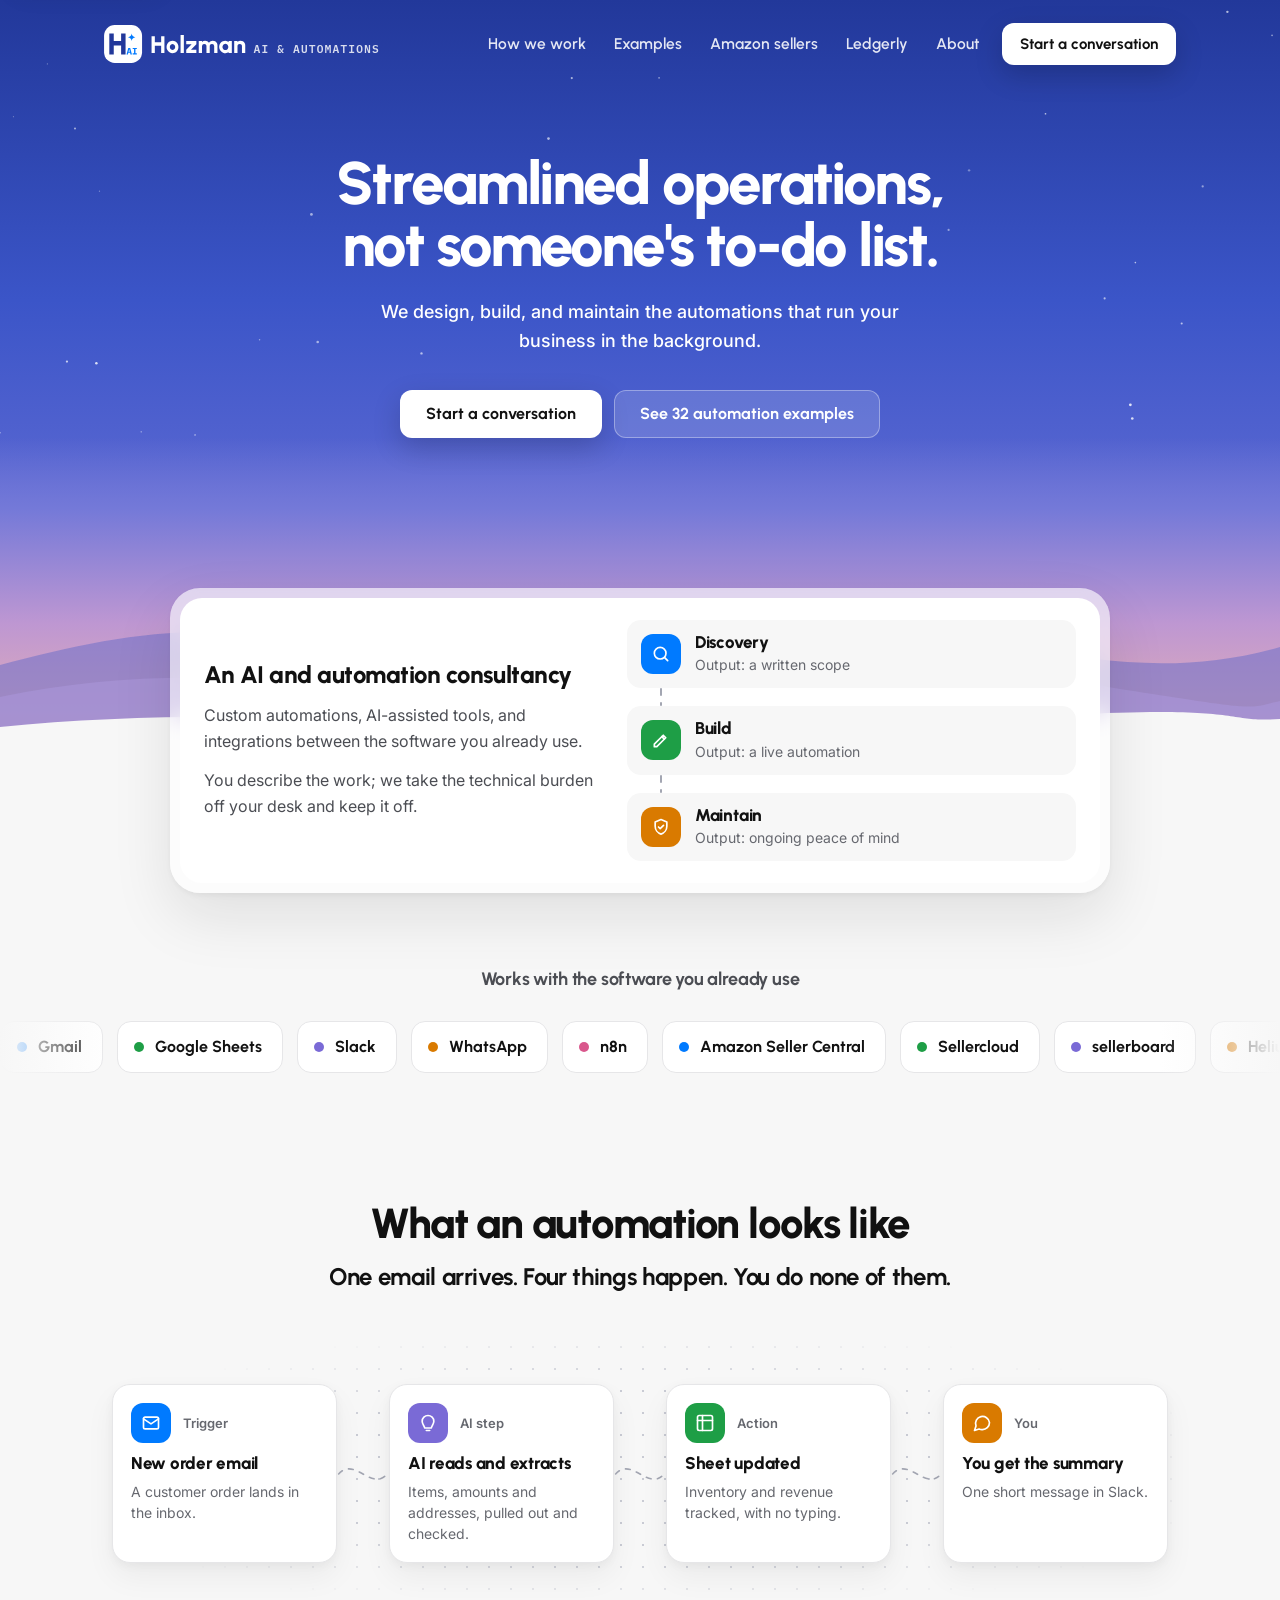
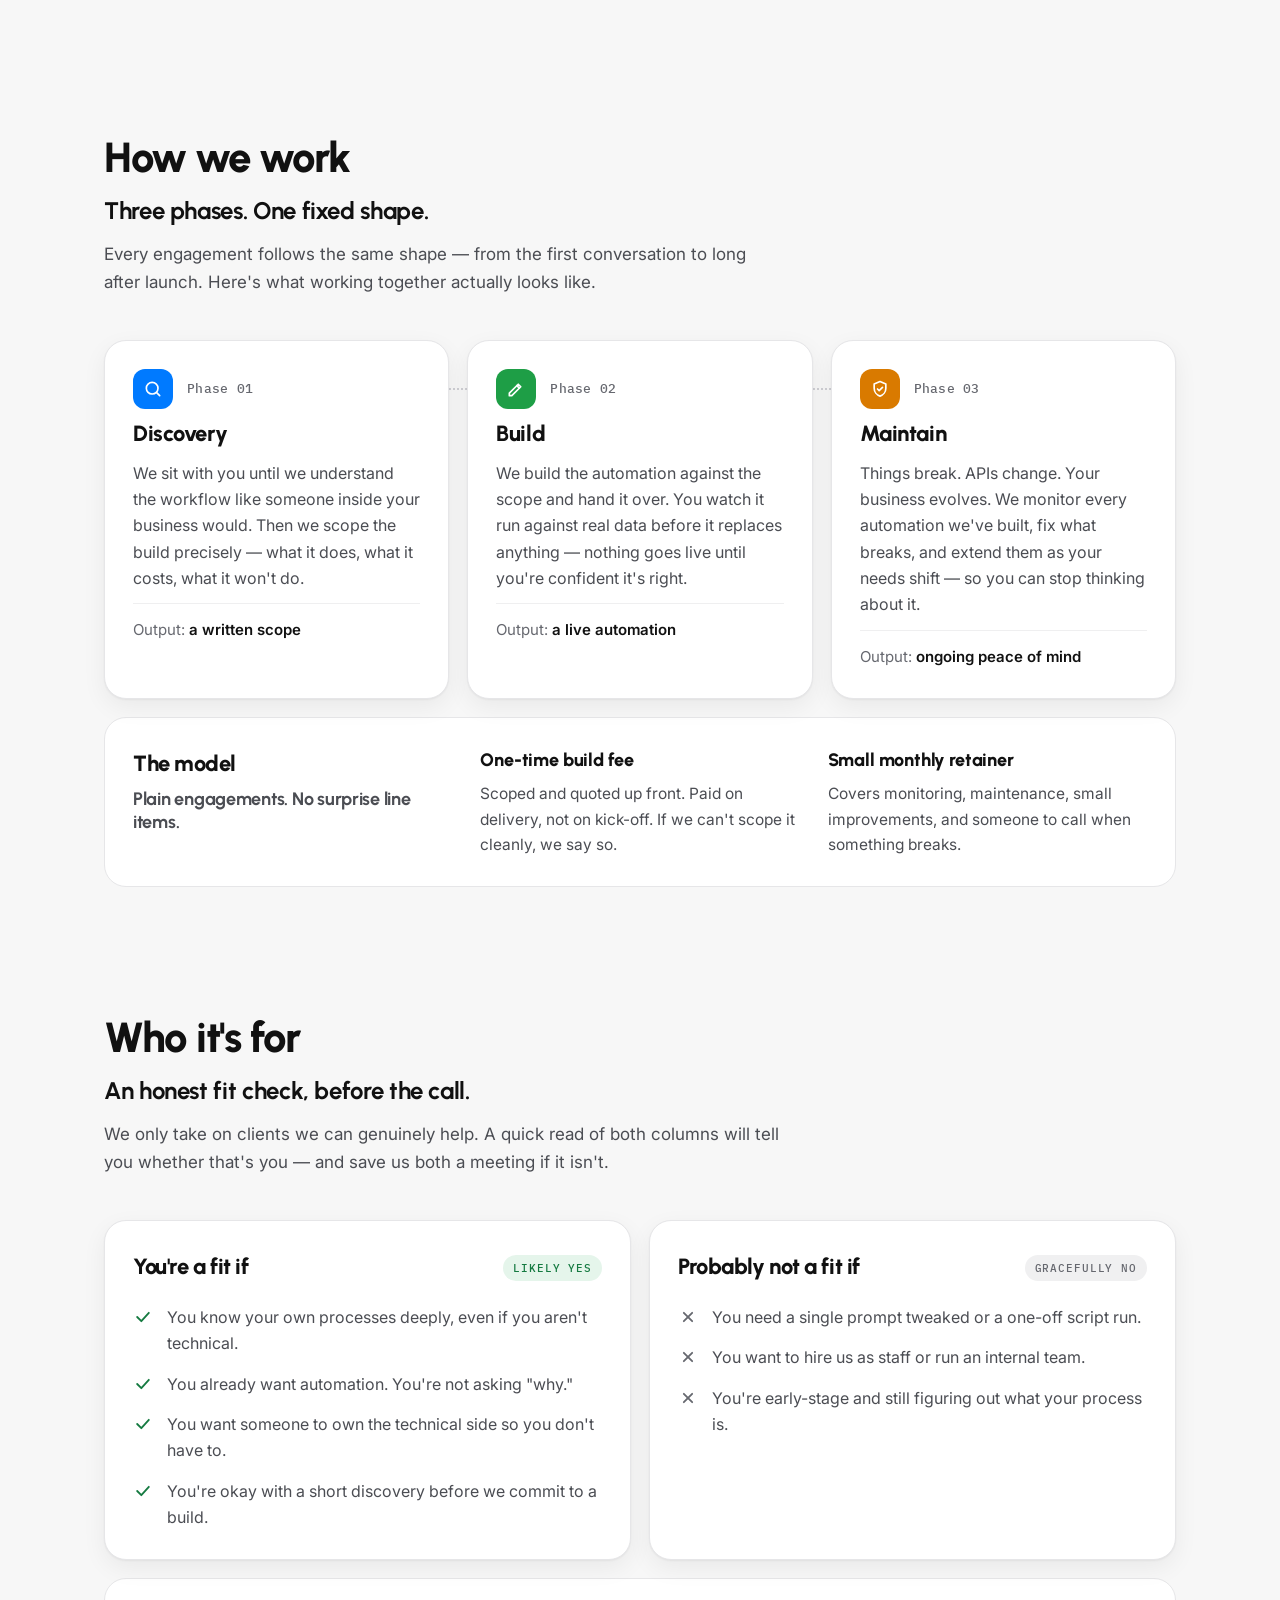
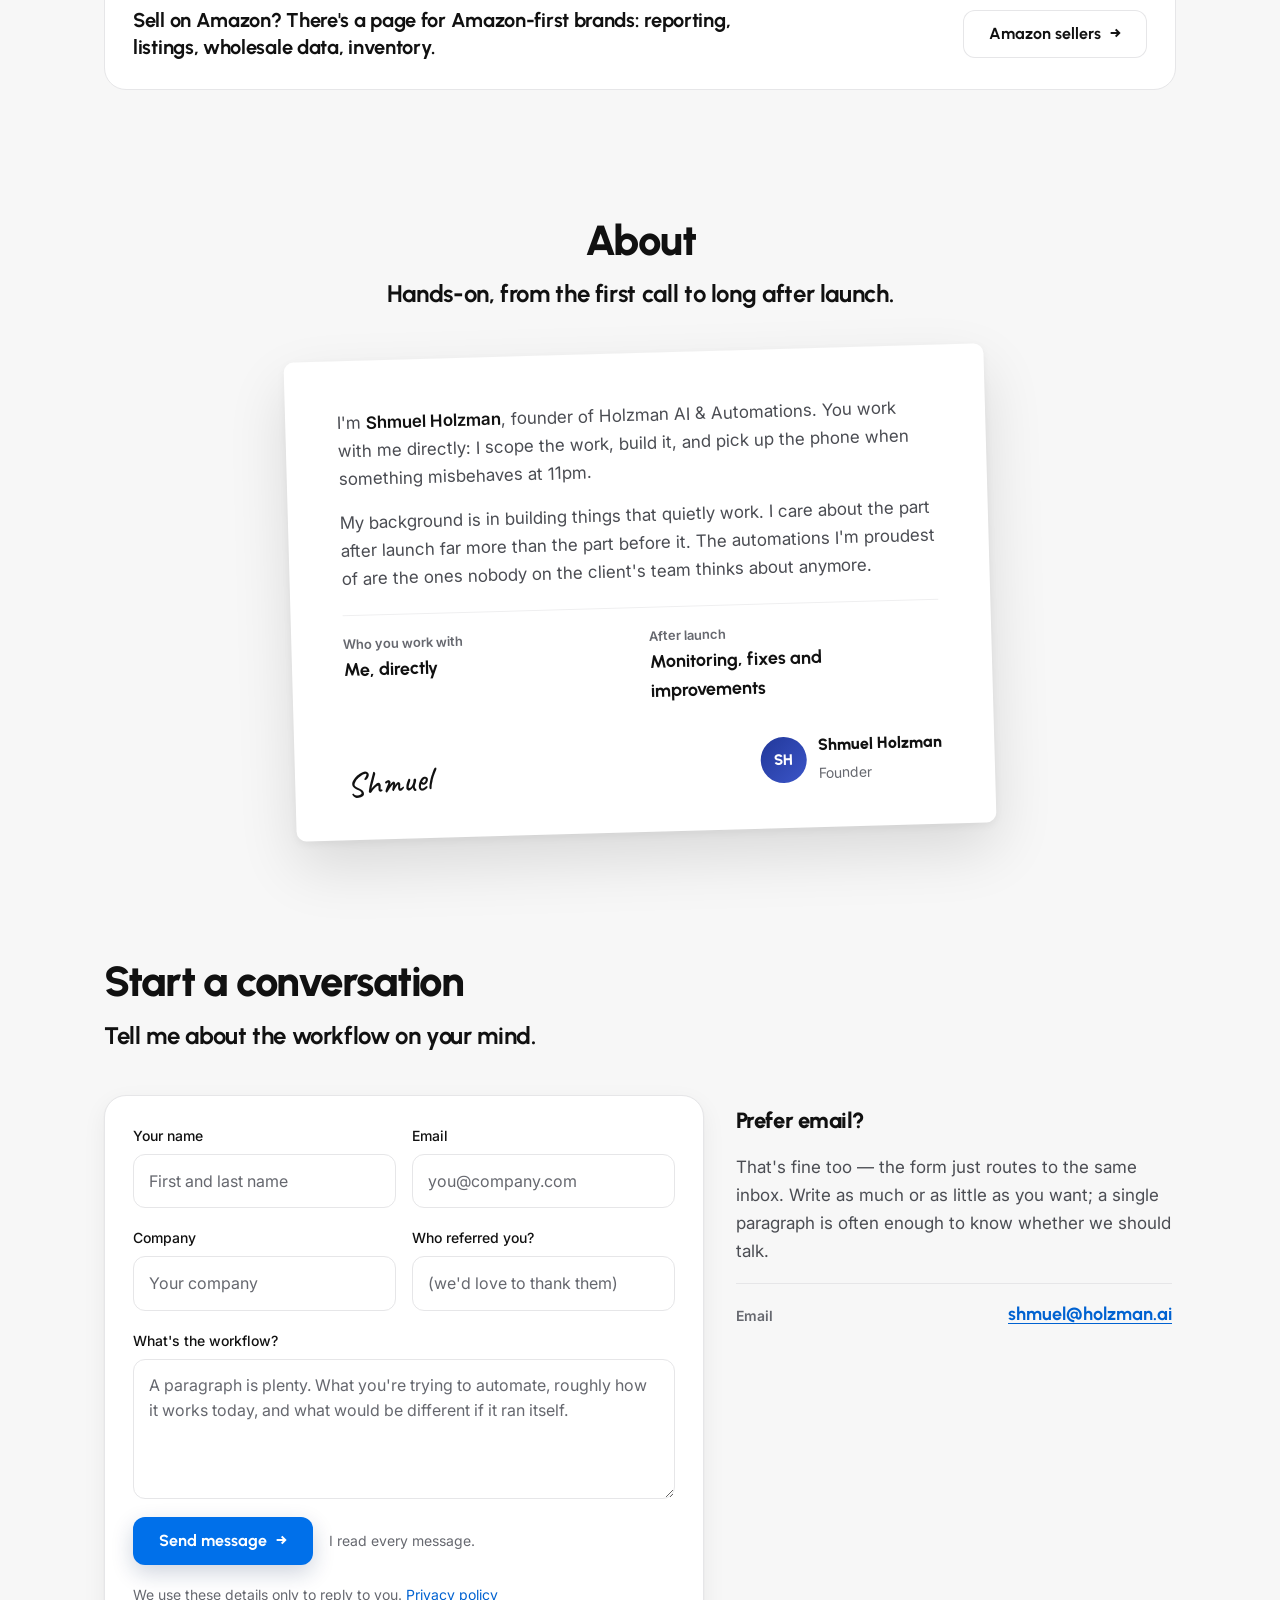
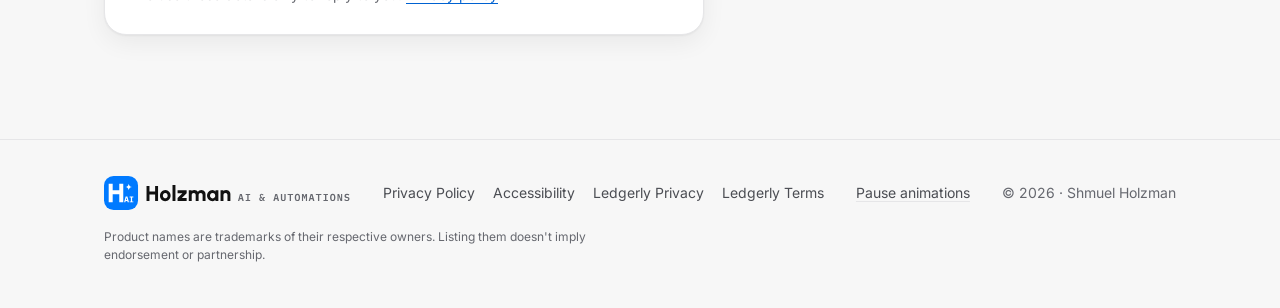
==== commit 5952c90c: "Site copy: new tagline and description - Tagline: "Custom automations. Streamlined operations." in t" ====
--- a/index.html
+++ b/index.html
@@ -3,8 +3,8 @@
 <head>
 <meta charset="utf-8" />
 <meta name="viewport" content="width=device-width, initial-scale=1" />
-<title>Holzman AI & Automations — Boutique automation, built on rails.</title>
-<meta name="description" content="Boutique automation studio. We design, build, and quietly maintain the custom automations and integrations that run your business in the background." />
+<title>Holzman AI & Automations — Custom automations. Streamlined operations.</title>
+<meta name="description" content="AI and automation consultancy. We design, build, and maintain the custom automations and integrations that run your business in the background." />
 <link rel="canonical" href="https://holzman.ai/" />
 
 <link rel="icon" href="/favicon.svg" type="image/svg+xml" />
@@ -15,18 +15,18 @@
 <meta property="og:site_name" content="Holzman AI &amp; Automations" />
 <meta property="og:locale" content="en_US" />
 <meta property="og:url" content="https://holzman.ai/" />
-<meta property="og:title" content="Holzman AI &amp; Automations — Boutique automation, built on rails." />
-<meta property="og:description" content="Boutique automation studio. We design, build, and quietly maintain the custom automations and integrations that run your business in the background." />
+<meta property="og:title" content="Holzman AI &amp; Automations — Custom automations. Streamlined operations." />
+<meta property="og:description" content="AI and automation consultancy. We design, build, and maintain the custom automations and integrations that run your business in the background." />
 <meta property="og:image" content="https://holzman.ai/og-card.png" />
 <meta property="og:image:type" content="image/png" />
 <meta property="og:image:width" content="1200" />
 <meta property="og:image:height" content="630" />
-<meta property="og:image:alt" content="Holzman AI &amp; Automations — Boutique automation, built on rails." />
+<meta property="og:image:alt" content="Holzman AI &amp; Automations — Custom automations. Streamlined operations." />
 <meta name="twitter:card" content="summary_large_image" />
-<meta name="twitter:title" content="Holzman AI &amp; Automations — Boutique automation, built on rails." />
-<meta name="twitter:description" content="Boutique automation studio. We design, build, and quietly maintain the custom automations and integrations that run your business in the background." />
+<meta name="twitter:title" content="Holzman AI &amp; Automations — Custom automations. Streamlined operations." />
+<meta name="twitter:description" content="AI and automation consultancy. We design, build, and maintain the custom automations and integrations that run your business in the background." />
 <meta name="twitter:image" content="https://holzman.ai/og-card.png" />
-<meta name="twitter:image:alt" content="Holzman AI &amp; Automations — Boutique automation, built on rails." />
+<meta name="twitter:image:alt" content="Holzman AI &amp; Automations — Custom automations. Streamlined operations." />
 <script type="application/ld+json">
 {
   "@context": "https://schema.org",
@@ -36,8 +36,8 @@
       "@id": "https://holzman.ai/#organization",
       "name": "Holzman AI & Automations",
       "url": "https://holzman.ai/",
-      "slogan": "Boutique automation, built on rails.",
-      "description": "A boutique automation studio that designs, builds, and quietly maintains the custom automations, AI-assisted tools, and integrations that run a business in the background. Based in Jerusalem, Israel; works with clients remotely.",
+      "slogan": "Custom automations. Streamlined operations.",
+      "description": "An AI and automation consultancy that designs, builds, and maintains the custom automations, AI-assisted tools, and integrations that run a business in the background. Based in Jerusalem, Israel; works with clients remotely.",
       "founder": {
         "@type": "Person",
         "@id": "https://holzman.ai/#shmuel-holzman",
@@ -254,8 +254,8 @@
       </div>
     </nav>
     <div class="dusk-copy">
-      <h1 class="h-hero">Put your operations on rails, not on someone's to-do list.</h1>
-      <p class="lead">We design, build, and quietly maintain the automations that run your business in the background.</p>
+      <h1 class="h-hero">Streamlined operations, not someone's to-do list.</h1>
+      <p class="lead">We design, build, and maintain the automations that run your business in the background.</p>
       <div class="dusk-ctas">
         <a class="btn btn-white" href="#contact">Start a conversation</a>
         <a class="btn btn-ghost" href="/examples">See 32 automation examples</a>
@@ -270,7 +270,7 @@
     <div class="float">
       <div class="float-in eng">
         <div class="copy">
-          <h2>A boutique automation studio</h2>
+          <h2>An AI and automation consultancy</h2>
           <p>Custom automations, AI-assisted tools, and integrations between the software you already use.</p>
           <p>You describe the work; we take the technical burden off your desk and keep it off.</p>
         </div>
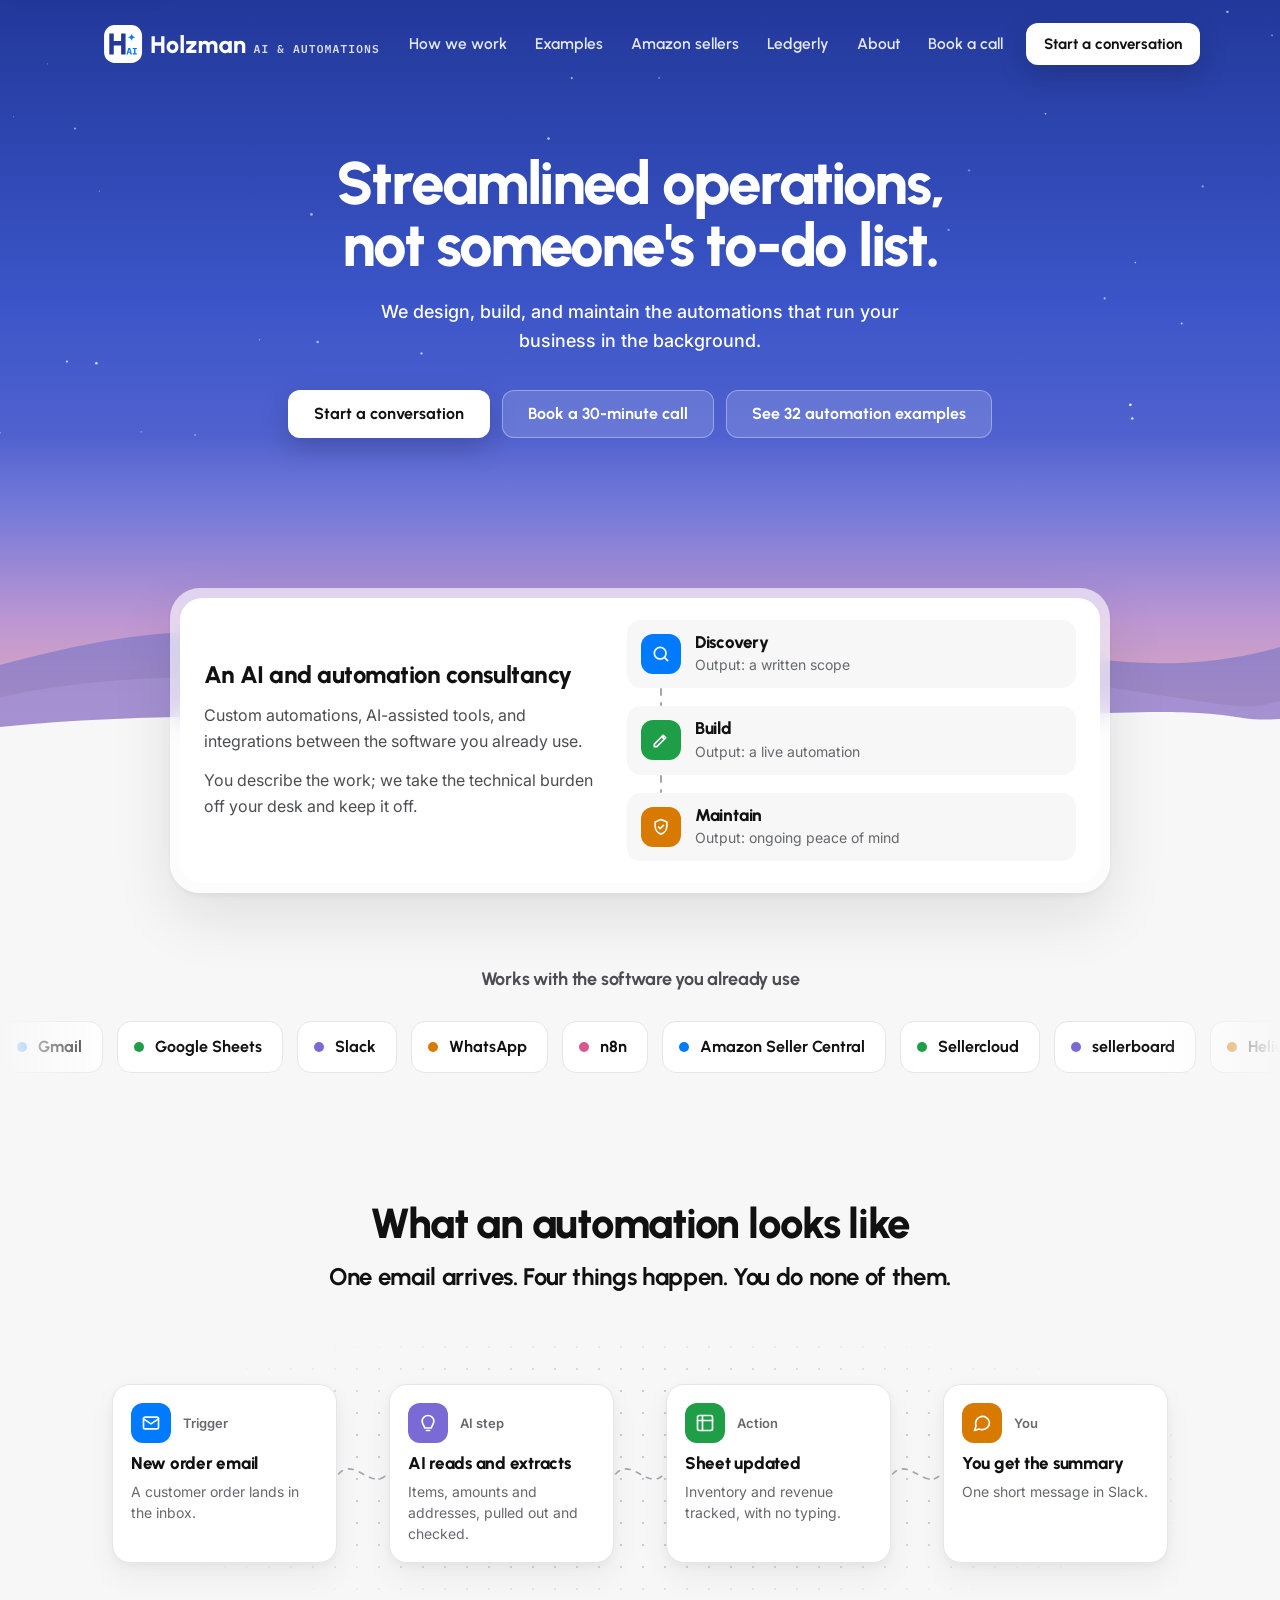
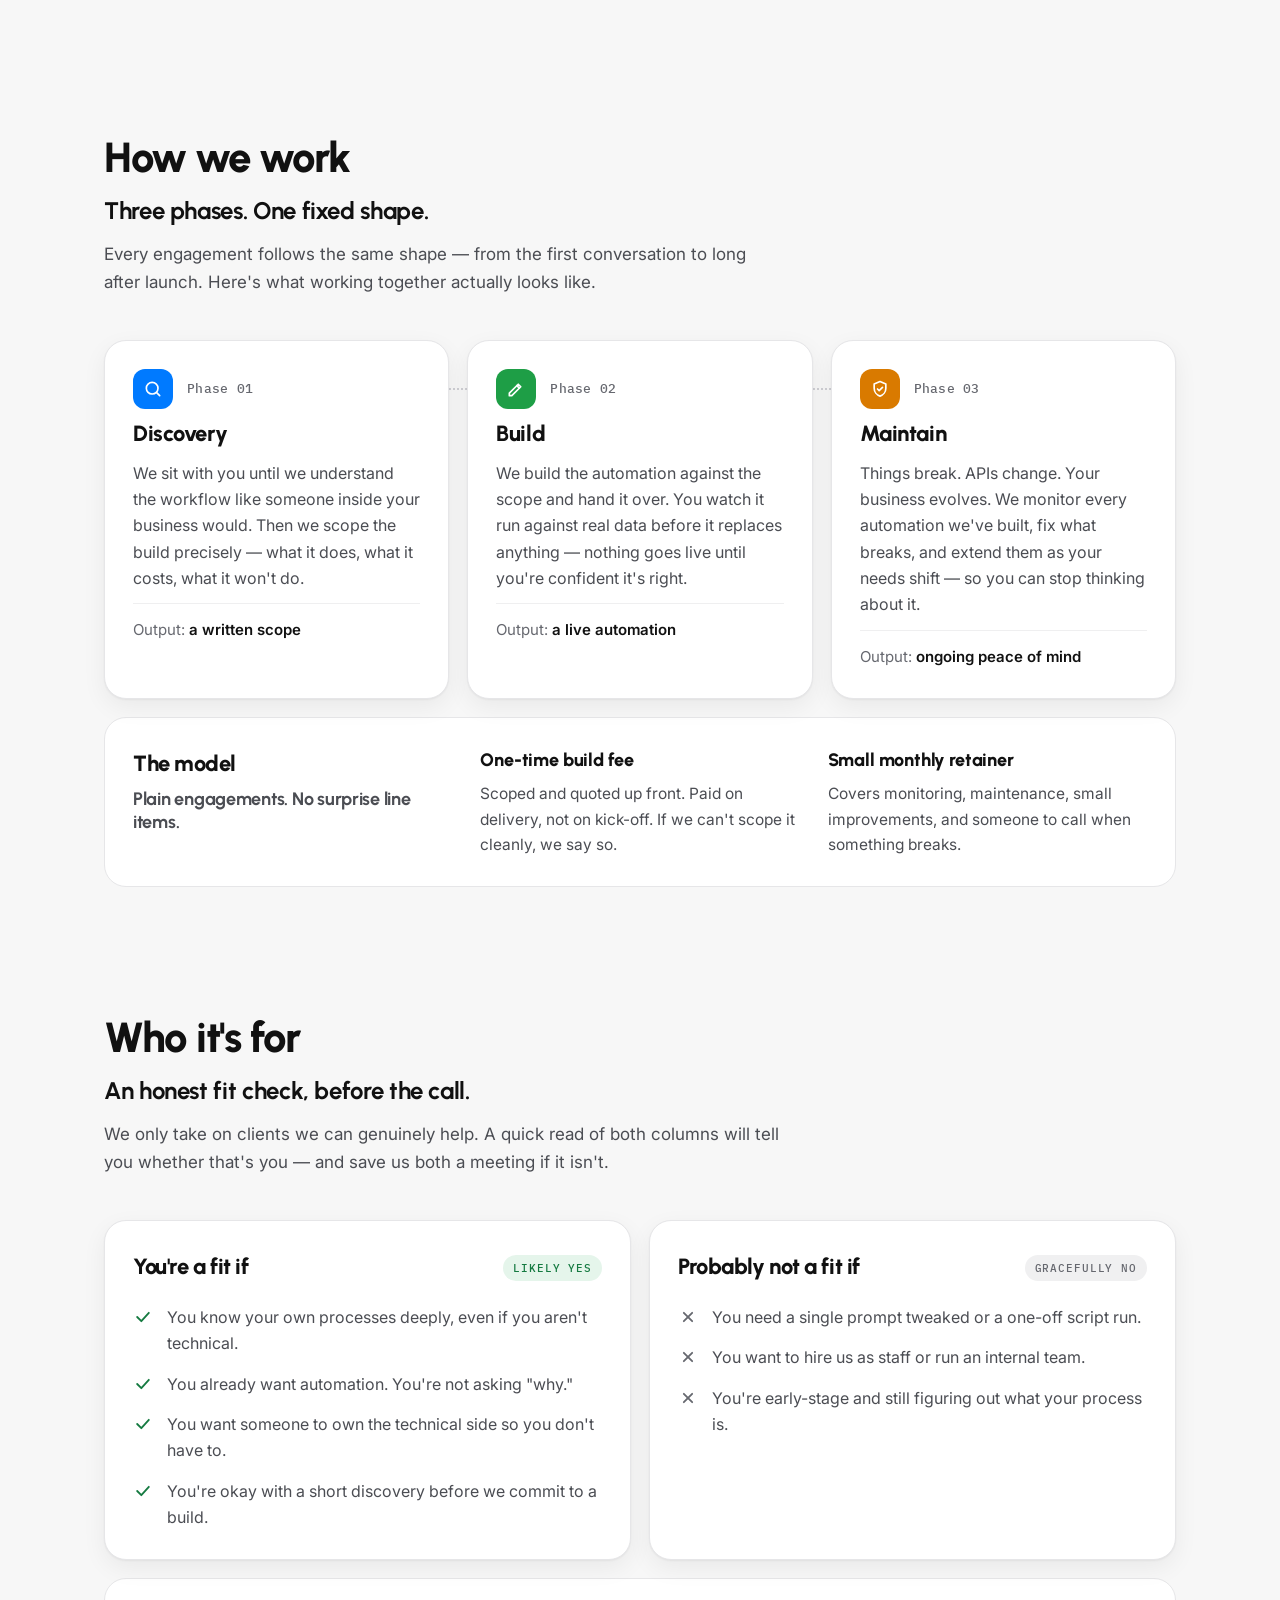
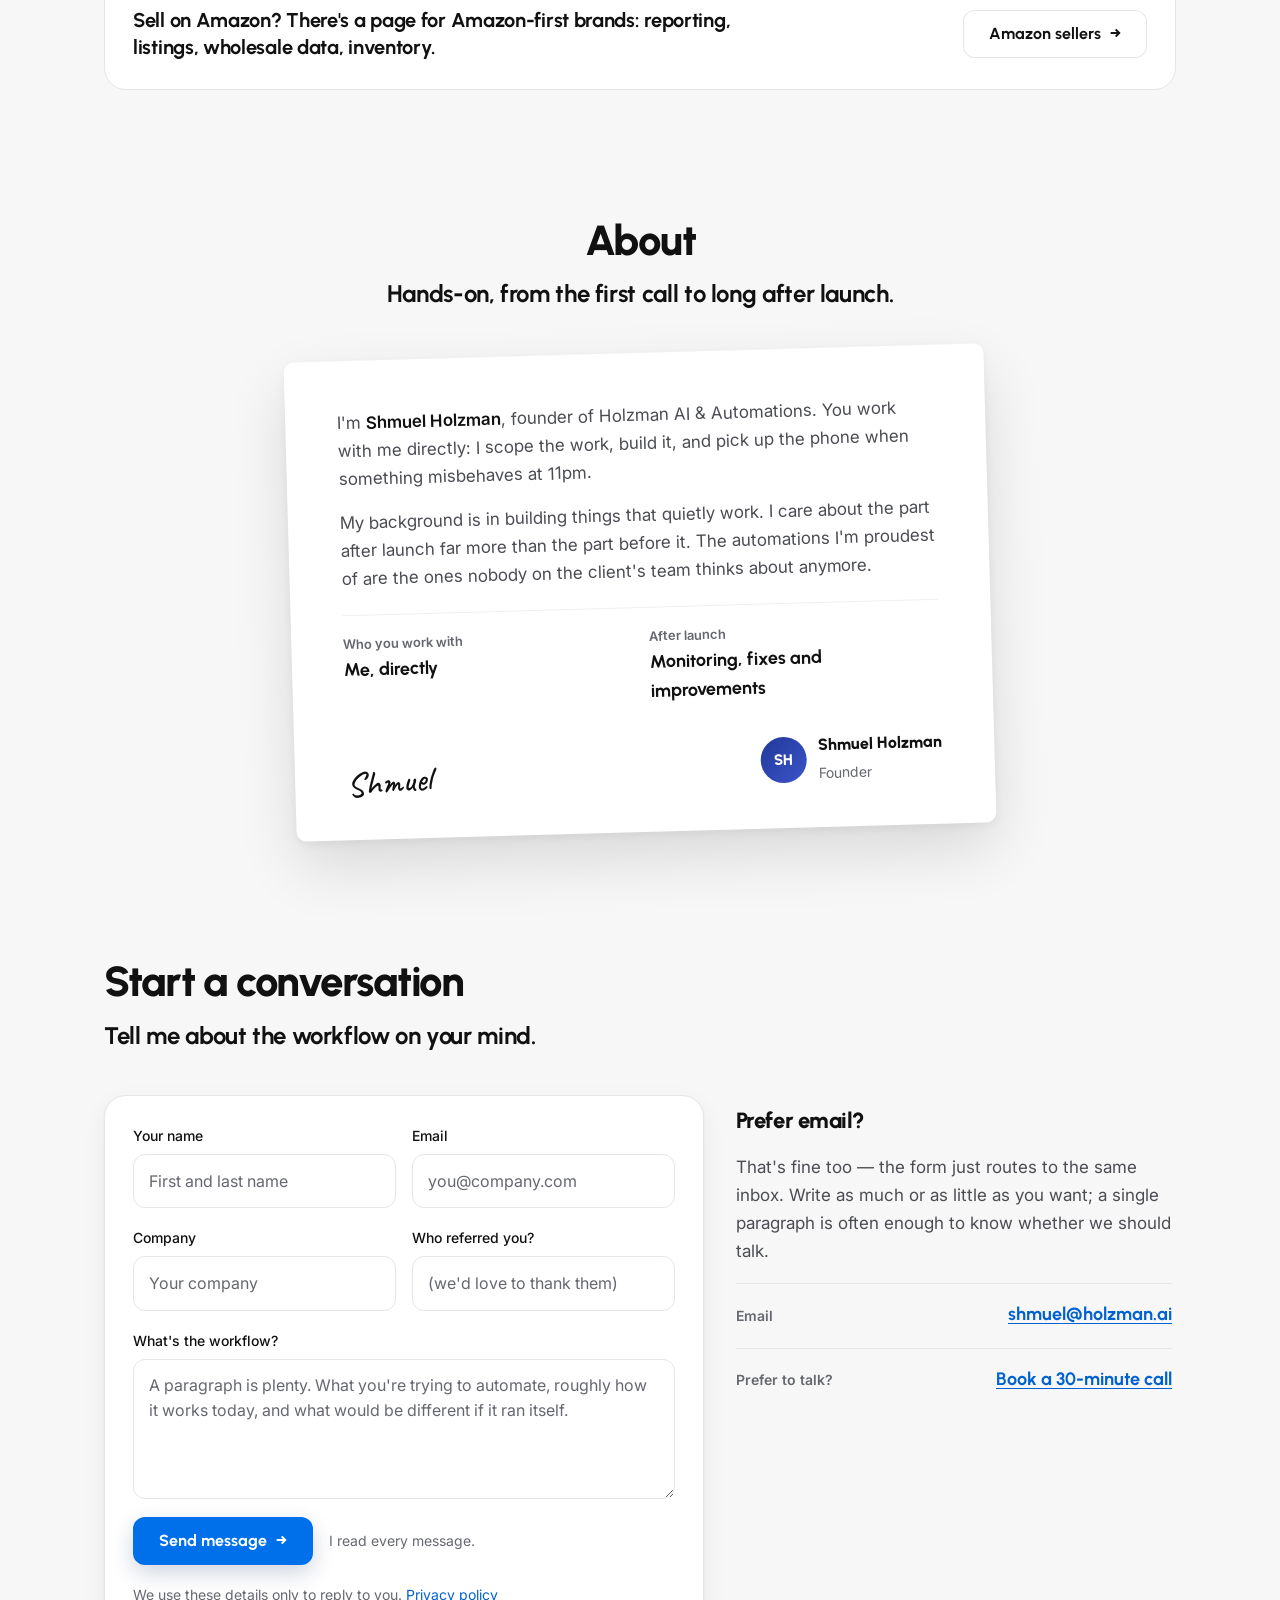
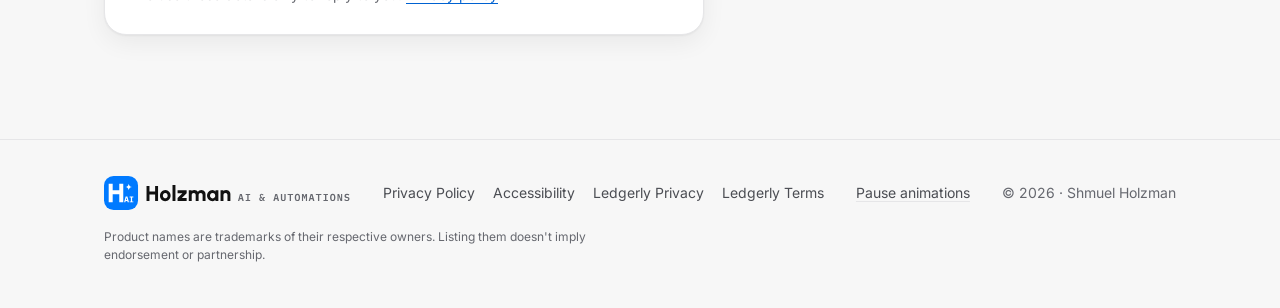
==== commit ab39ca91: "holzman.ai/book: one stable booking link + 'Book a call' on the site /book (and /book/) 302-redirect" ====
--- a/index.html
+++ b/index.html
@@ -250,6 +250,7 @@
         <a href="/amazon-sellers">Amazon sellers</a>
         <a href="/ledgerly">Ledgerly</a>
         <a class="nav-lo" href="#about">About</a>
+        <a href="/book">Book a call</a>
         <a class="btn btn-white btn-sm" href="#contact">Start a conversation</a>
       </div>
     </nav>
@@ -258,6 +259,7 @@
       <p class="lead">We design, build, and maintain the automations that run your business in the background.</p>
       <div class="dusk-ctas">
         <a class="btn btn-white" href="#contact">Start a conversation</a>
+        <a class="btn btn-ghost" href="/book">Book a 30-minute call</a>
         <a class="btn btn-ghost" href="/examples">See 32 automation examples</a>
       </div>
     </div>
@@ -465,6 +467,7 @@
           <h3 id="email-h">Prefer email?</h3>
           <p>That's fine too — the form just routes to the same inbox. Write as much or as little as you want; a single paragraph is often enough to know whether we should talk.</p>
           <div class="direct"><span>Email</span><a href="mailto:shmuel@holzman.ai">shmuel@holzman.ai</a></div>
+          <div class="direct"><span>Prefer to talk?</span><a href="/book">Book a 30-minute call</a></div>
         </aside>
       </div>
     </div>
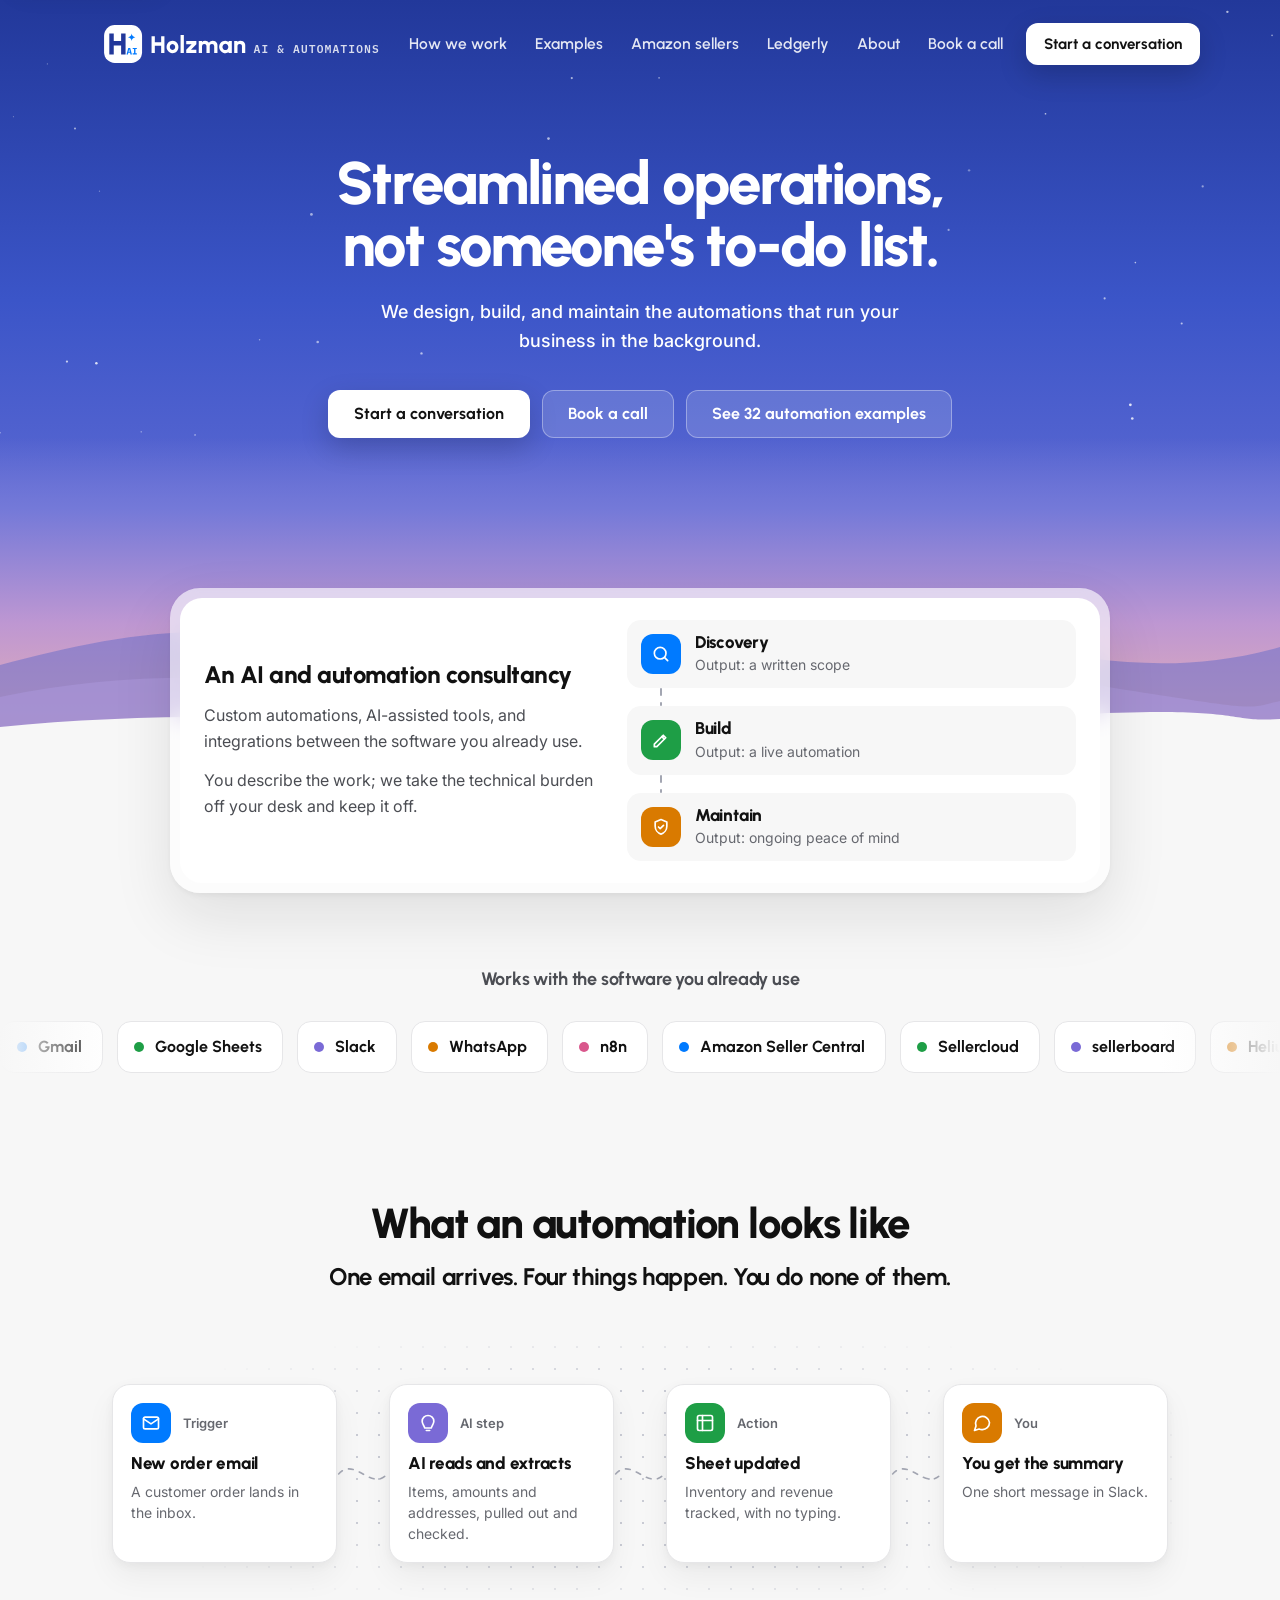
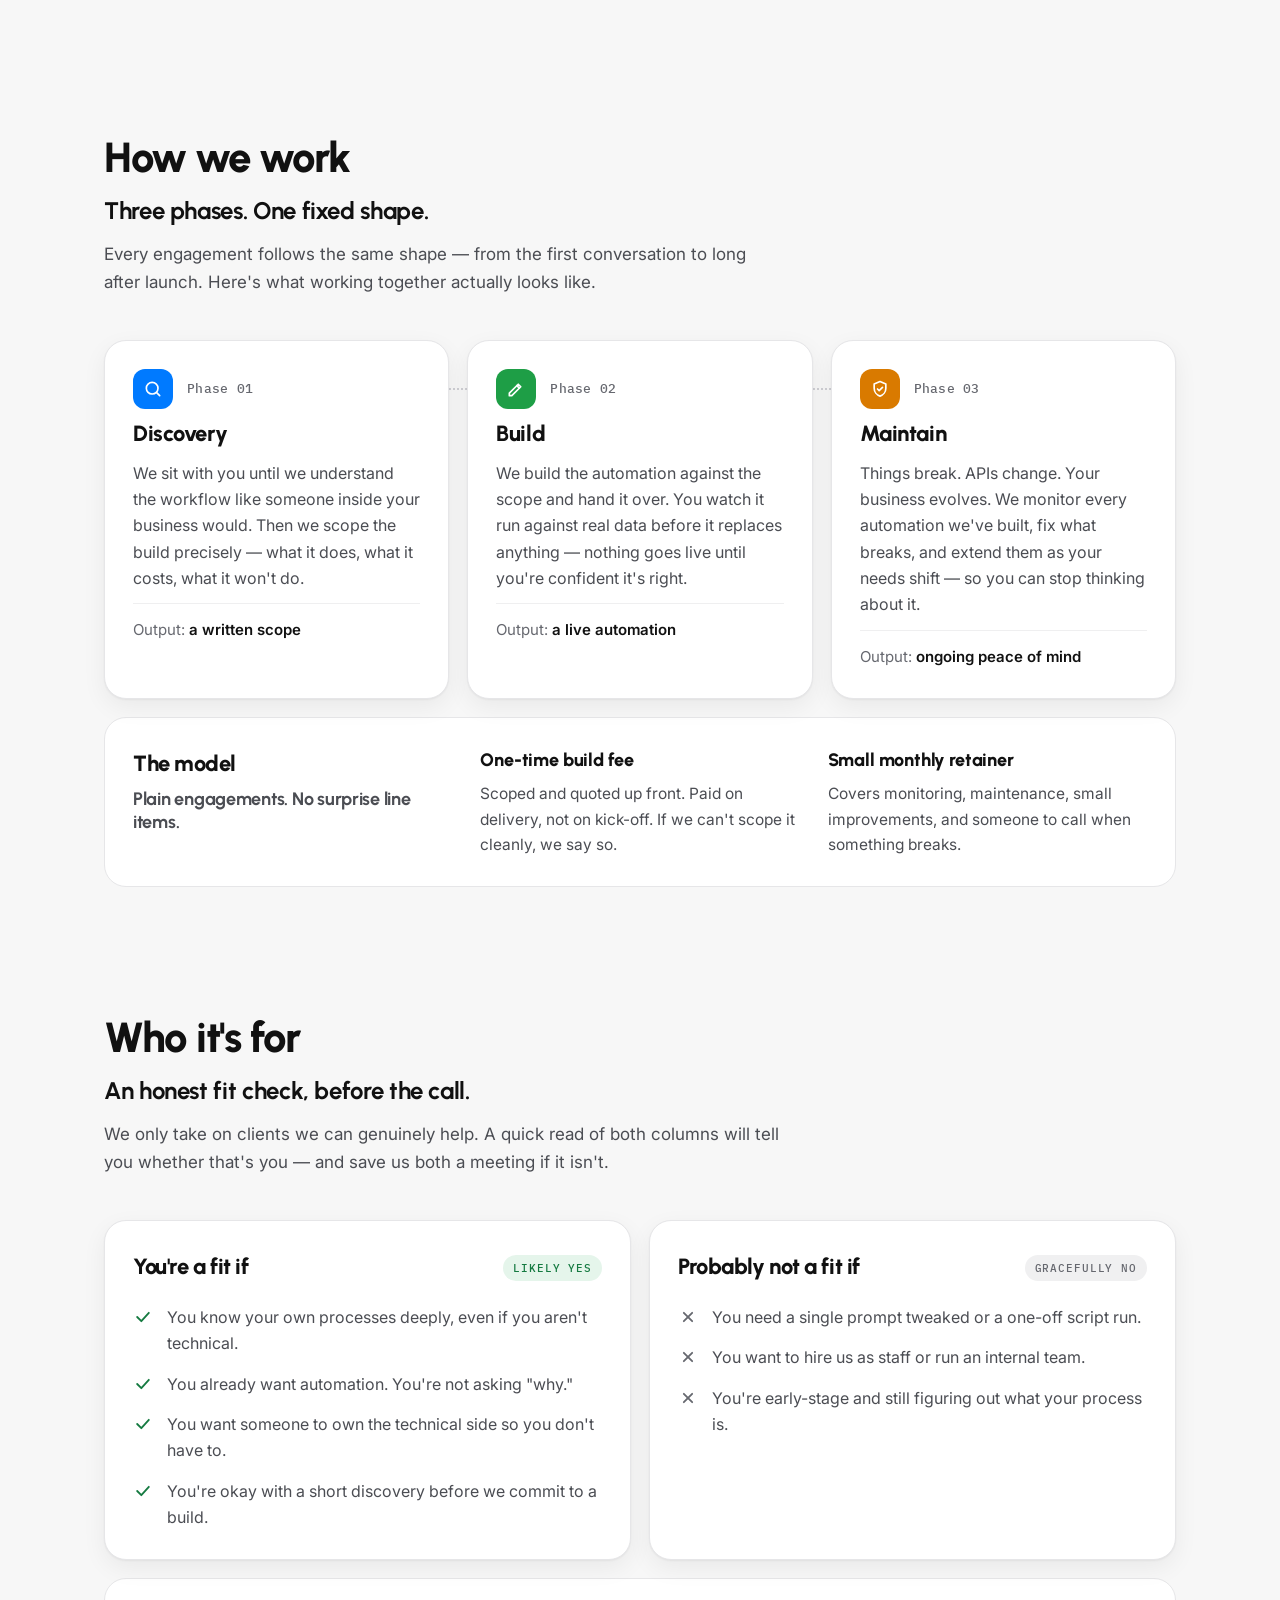
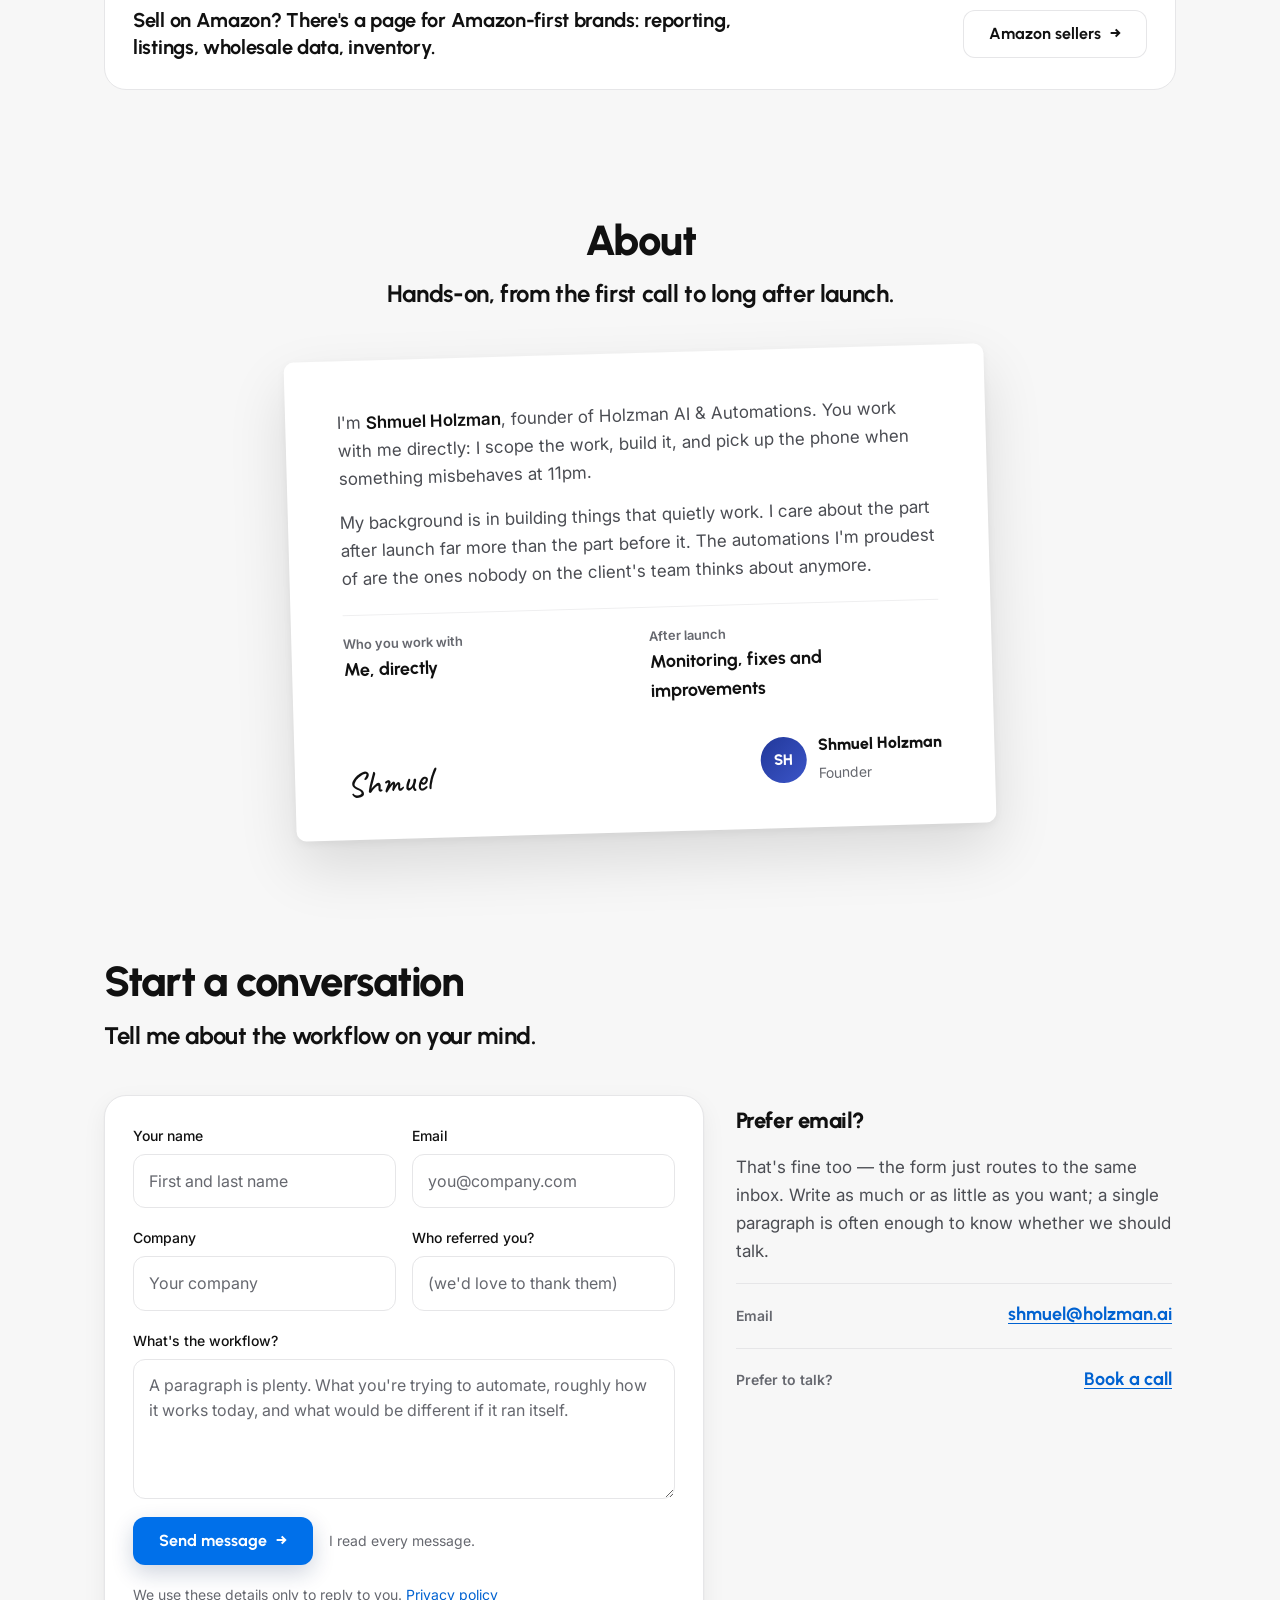
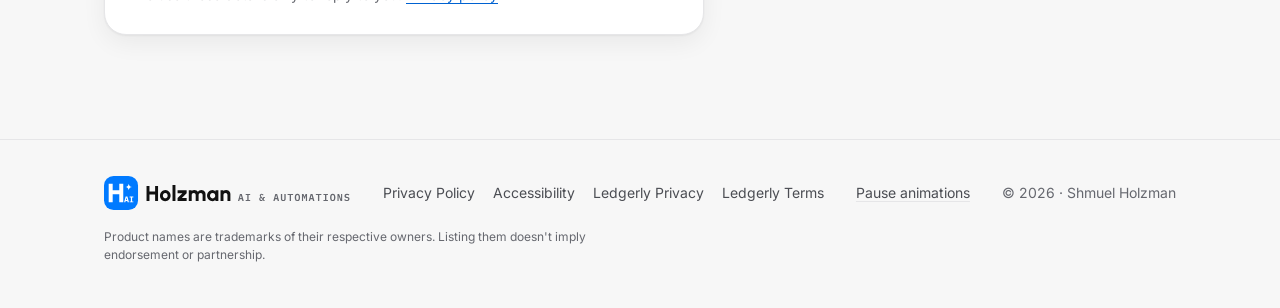
==== commit 4921d616: "Booking button wording: 'Book a call' everywhere Co-Authored-By: Claude Opus 5.5 <noreply@anthropic." ====
--- a/index.html
+++ b/index.html
@@ -259,7 +259,7 @@
       <p class="lead">We design, build, and maintain the automations that run your business in the background.</p>
       <div class="dusk-ctas">
         <a class="btn btn-white" href="#contact">Start a conversation</a>
-        <a class="btn btn-ghost" href="/book">Book a 30-minute call</a>
+        <a class="btn btn-ghost" href="/book">Book a call</a>
         <a class="btn btn-ghost" href="/examples">See 32 automation examples</a>
       </div>
     </div>
@@ -467,7 +467,7 @@
           <h3 id="email-h">Prefer email?</h3>
           <p>That's fine too — the form just routes to the same inbox. Write as much or as little as you want; a single paragraph is often enough to know whether we should talk.</p>
           <div class="direct"><span>Email</span><a href="mailto:shmuel@holzman.ai">shmuel@holzman.ai</a></div>
-          <div class="direct"><span>Prefer to talk?</span><a href="/book">Book a 30-minute call</a></div>
+          <div class="direct"><span>Prefer to talk?</span><a href="/book">Book a call</a></div>
         </aside>
       </div>
     </div>
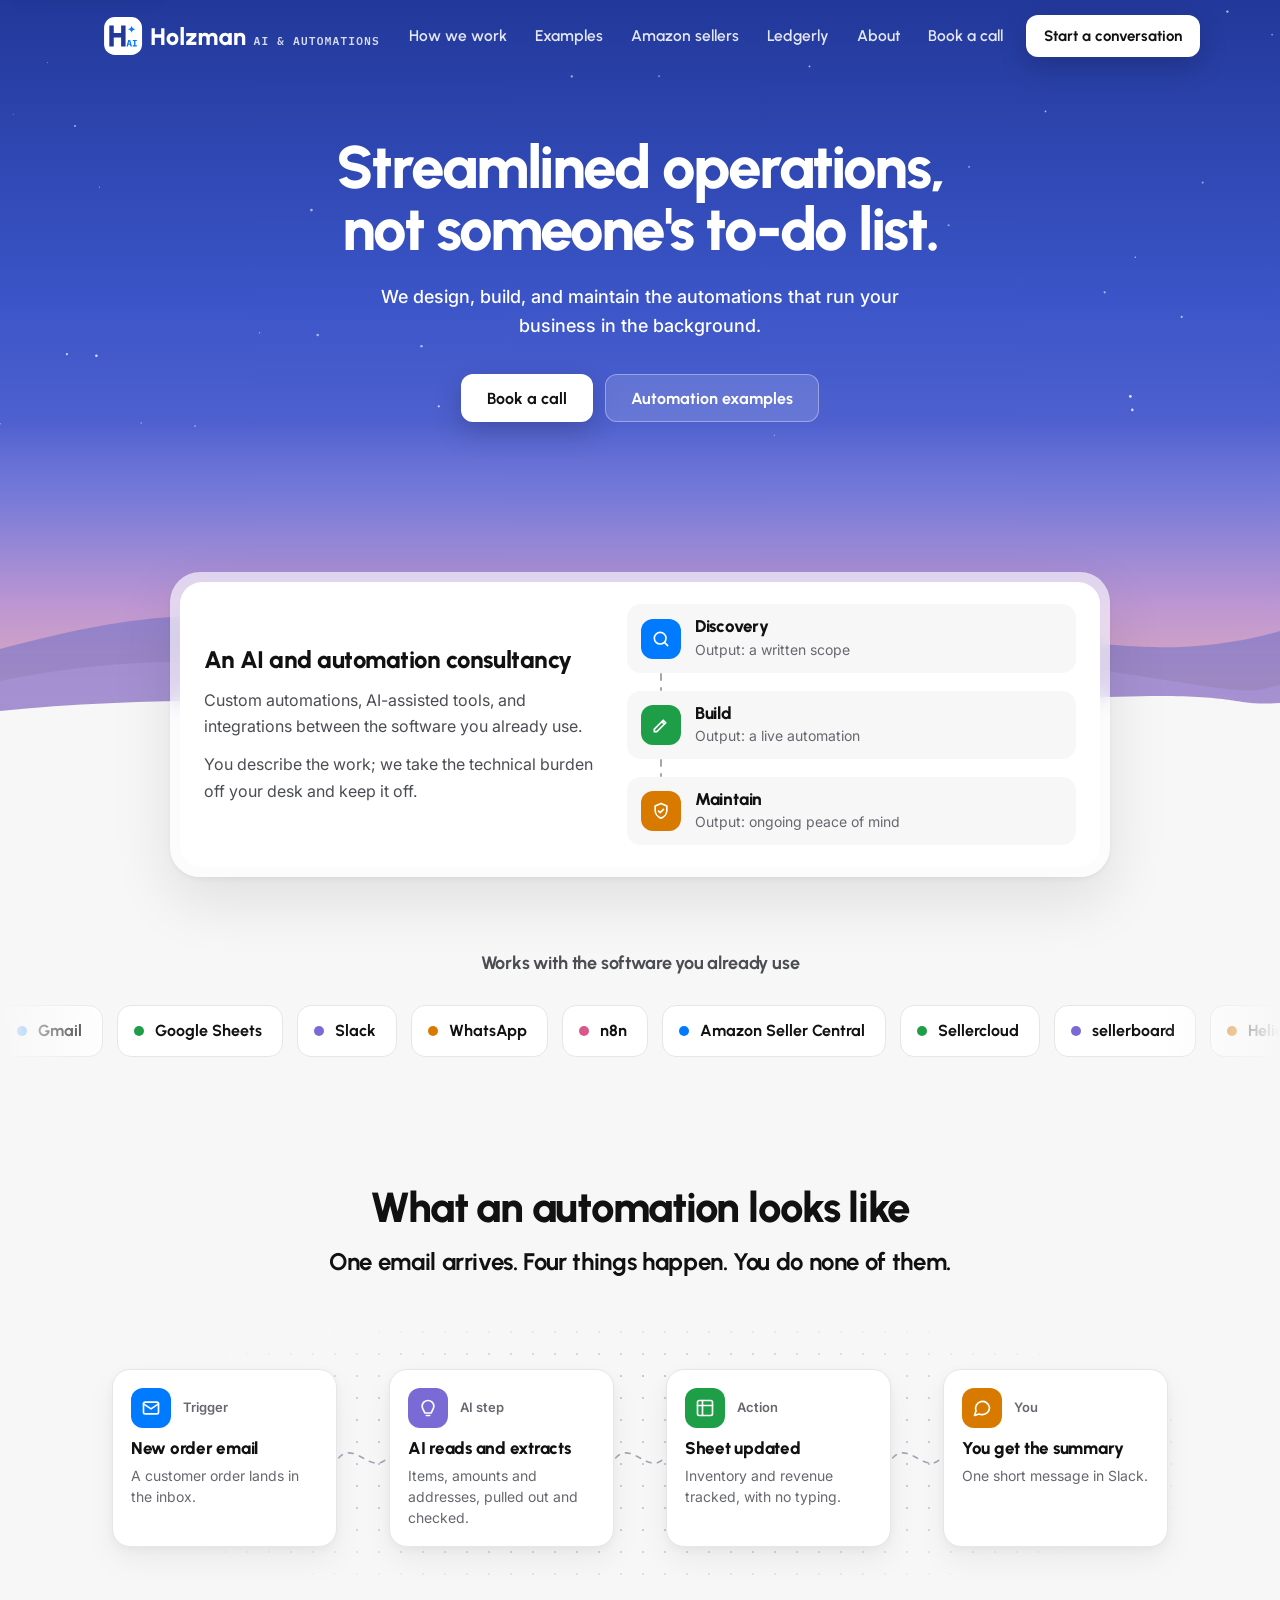
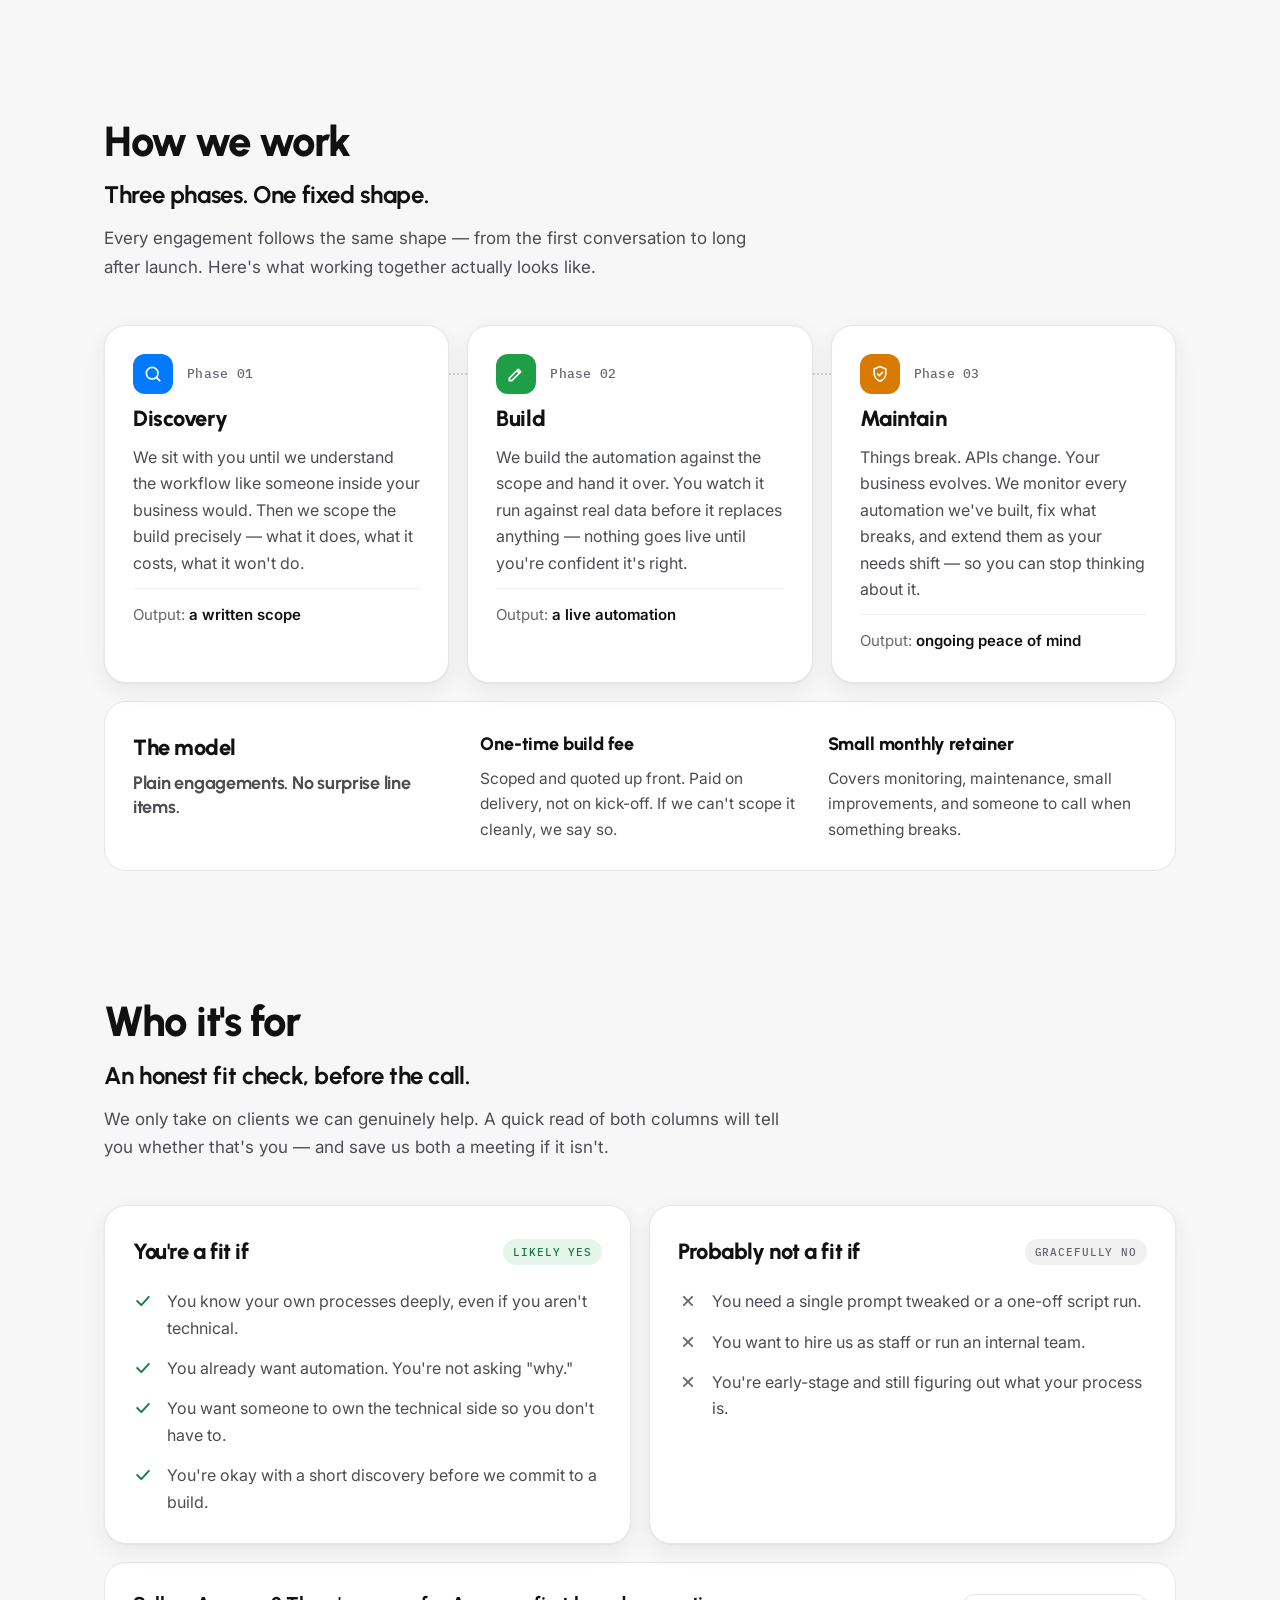
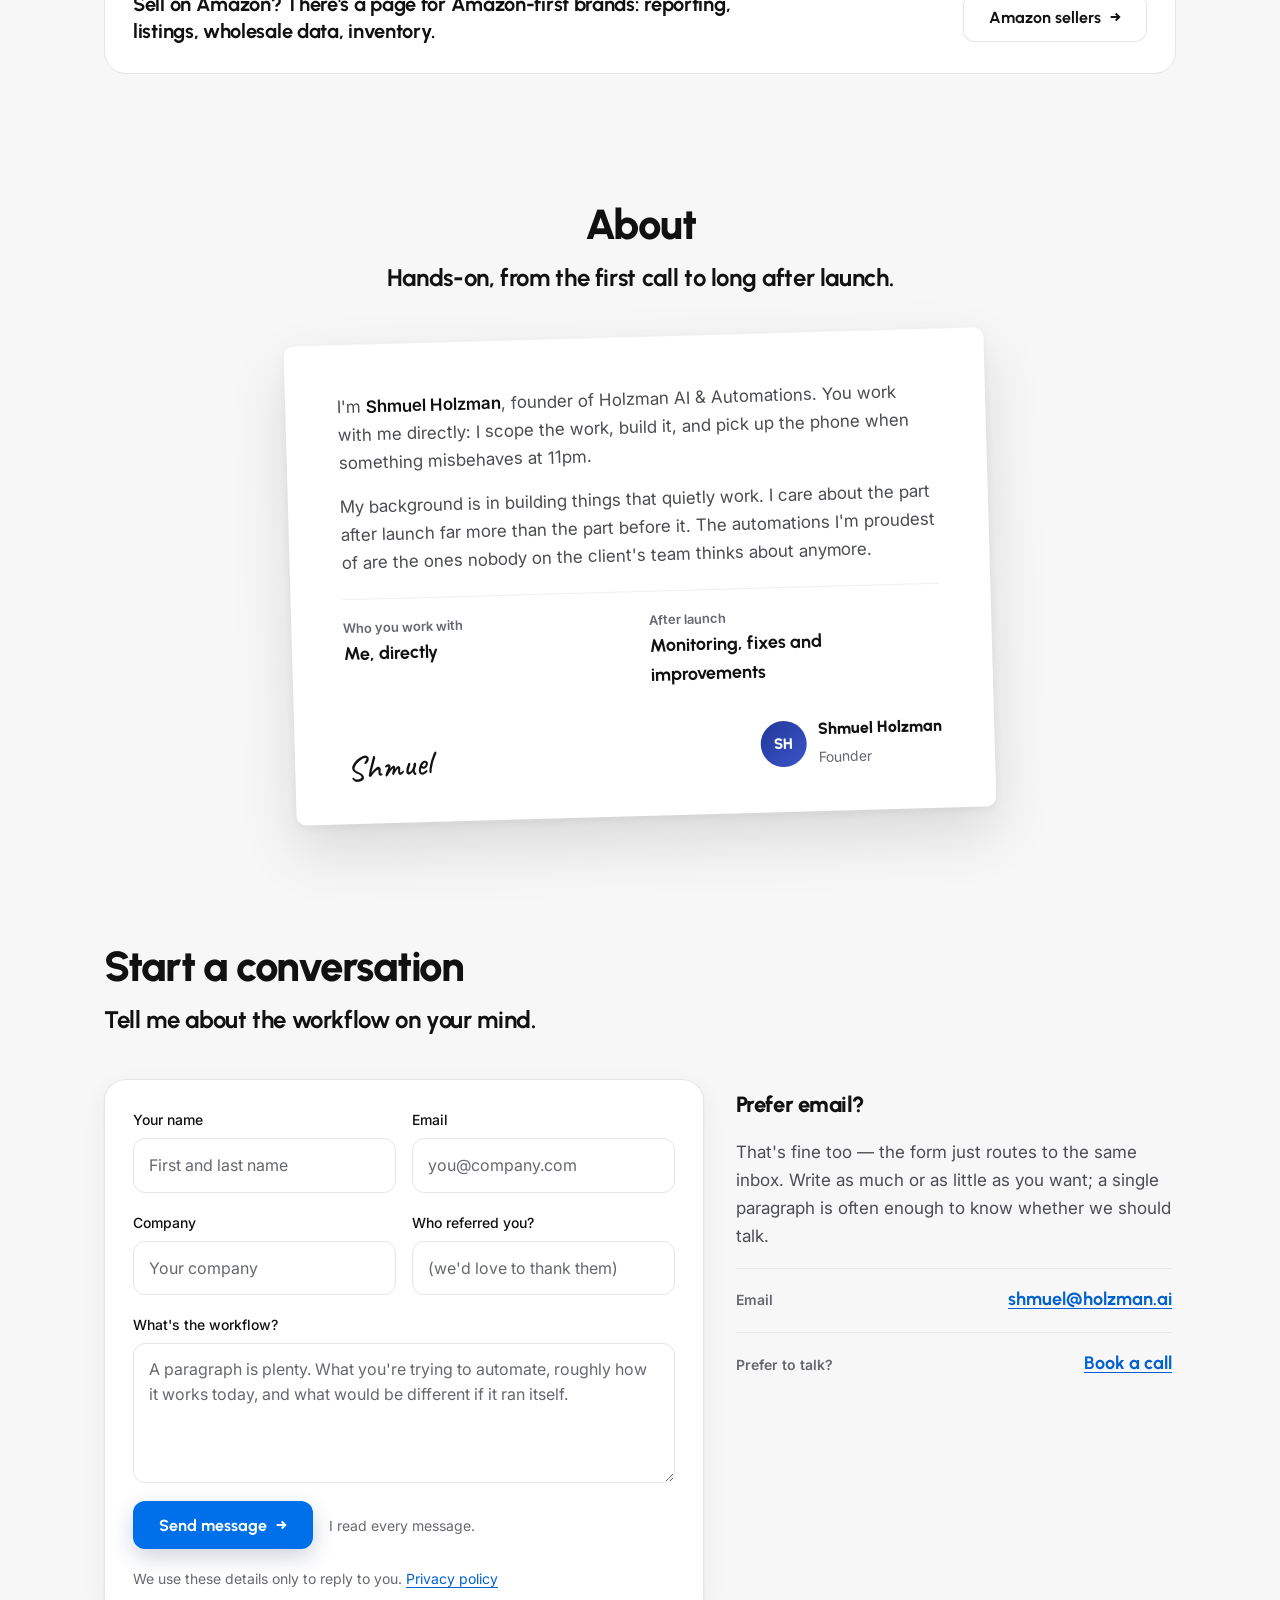
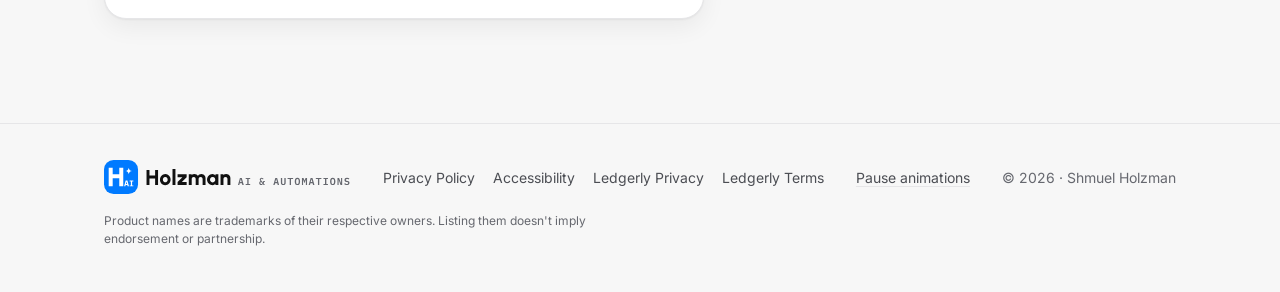
==== commit f15f67ff: "Hero buttons and a menu that stays at the top while scrolling - Home hero: "Book a call" is now the " ====
--- a/index.html
+++ b/index.html
@@ -123,7 +123,7 @@
 <link rel="preconnect" href="https://fonts.googleapis.com">
 <link rel="preconnect" href="https://fonts.gstatic.com" crossorigin>
 <link href="https://fonts.googleapis.com/css2?family=Urbanist:wght@700;800&family=Inter:wght@400;500;600&family=IBM+Plex+Mono:wght@500&family=Caveat:wght@500&display=swap" rel="stylesheet">
-<link rel="stylesheet" href="/dusk.css?v=2026-10">
+<link rel="stylesheet" href="/dusk.css?v=2026-10-13">
 <style>
   /* homepage only; the system lives in /dusk.css */
   .eng { display: grid; grid-template-columns: 1fr 1.15fr; gap: 32px; align-items: center; }
@@ -239,8 +239,7 @@
 <body>
 <a class="skip" href="#main">Skip to content</a>
 
-<header class="dusk home" id="top">
-  <svg class="stars" aria-hidden="true" focusable="false"><circle cx="0.01%" cy="92.08%" r="0.76" opacity="0.46" style="animation-delay:2.48s;animation-duration:3.99s"/><circle cx="32.93%" cy="75.21%" r="1.18" opacity="0.62" style="animation-delay:2.33s;animation-duration:4.25s"/><circle cx="81.68%" cy="24.20%" r="0.84" opacity="0.70" style="animation-delay:2.37s;animation-duration:2.74s"/><circle cx="68.39%" cy="46.79%" r="1.33" opacity="0.75" style="animation-delay:0.42s;animation-duration:3.93s"/><circle cx="92.32%" cy="68.85%" r="1.08" opacity="0.64" style="animation-delay:3.10s;animation-duration:4.96s"/><circle cx="37.22%" cy="33.54%" r="1.25" opacity="0.52" style="animation-delay:0.52s;animation-duration:3.37s"/><circle cx="42.85%" cy="29.49%" r="1.34" opacity="0.63" style="animation-delay:2.48s;animation-duration:4.88s"/><circle cx="5.86%" cy="27.35%" r="1.00" opacity="0.60" style="animation-delay:1.43s;animation-duration:3.10s"/><circle cx="90.90%" cy="5.49%" r="0.83" opacity="0.52" style="animation-delay:2.26s;animation-duration:5.00s"/><circle cx="51.49%" cy="16.56%" r="0.87" opacity="0.49" style="animation-delay:1.24s;animation-duration:3.70s"/><circle cx="33.26%" cy="53.17%" r="1.05" opacity="0.47" style="animation-delay:3.08s;animation-duration:3.79s"/><circle cx="86.30%" cy="63.51%" r="1.07" opacity="0.61" style="animation-delay:1.72s;animation-duration:4.39s"/><circle cx="93.96%" cy="39.67%" r="1.14" opacity="0.48" style="animation-delay:2.00s;animation-duration:3.51s"/><circle cx="33.06%" cy="39.14%" r="1.22" opacity="0.79" style="animation-delay:0.38s;animation-duration:4.73s"/><circle cx="7.77%" cy="40.68%" r="0.64" opacity="0.39" style="animation-delay:3.39s;animation-duration:3.17s"/><circle cx="63.24%" cy="14.43%" r="0.91" opacity="0.65" style="animation-delay:0.47s;animation-duration:5.00s"/><circle cx="88.46%" cy="89.06%" r="1.30" opacity="0.80" style="animation-delay:2.59s;animation-duration:3.32s"/><circle cx="1.05%" cy="24.83%" r="0.57" opacity="0.35" style="animation-delay:2.10s;animation-duration:3.20s"/><circle cx="74.11%" cy="48.94%" r="1.12" opacity="0.47" style="animation-delay:3.00s;animation-duration:3.21s"/><circle cx="37.39%" cy="89.43%" r="0.61" opacity="0.59" style="animation-delay:0.01s;animation-duration:4.97s"/><circle cx="63.69%" cy="92.21%" r="0.52" opacity="0.80" style="animation-delay:0.64s;animation-duration:5.12s"/><circle cx="56.53%" cy="67.94%" r="0.74" opacity="0.46" style="animation-delay:0.71s;animation-duration:4.07s"/><circle cx="5.23%" cy="76.94%" r="1.13" opacity="0.71" style="animation-delay:1.69s;animation-duration:2.69s"/><circle cx="11.03%" cy="91.90%" r="0.62" opacity="0.69" style="animation-delay:3.04s;animation-duration:2.70s"/><circle cx="88.31%" cy="86.14%" r="1.39" opacity="0.83" style="animation-delay:2.60s;animation-duration:3.69s"/><circle cx="24.82%" cy="72.77%" r="1.29" opacity="0.55" style="animation-delay:0.80s;animation-duration:3.65s"/><circle cx="88.70%" cy="55.88%" r="0.82" opacity="0.66" style="animation-delay:2.50s;animation-duration:3.47s"/><circle cx="72.52%" cy="42.28%" r="0.68" opacity="0.51" style="animation-delay:3.35s;animation-duration:5.18s"/><circle cx="63.24%" cy="87.22%" r="1.33" opacity="0.45" style="animation-delay:2.19s;animation-duration:2.95s"/><circle cx="49.74%" cy="55.74%" r="1.19" opacity="0.82" style="animation-delay:1.64s;animation-duration:3.09s"/><circle cx="44.67%" cy="16.61%" r="1.10" opacity="0.61" style="animation-delay:1.91s;animation-duration:3.92s"/><circle cx="75.71%" cy="36.25%" r="1.18" opacity="0.36" style="animation-delay:1.02s;animation-duration:4.01s"/><circle cx="20.28%" cy="72.29%" r="0.76" opacity="0.47" style="animation-delay:2.24s;animation-duration:3.72s"/><circle cx="7.53%" cy="77.29%" r="1.24" opacity="0.81" style="animation-delay:3.09s;animation-duration:4.37s"/><circle cx="95.89%" cy="2.52%" r="1.19" opacity="0.65" style="animation-delay:2.46s;animation-duration:4.94s"/><circle cx="3.70%" cy="13.60%" r="0.57" opacity="0.40" style="animation-delay:0.29s;animation-duration:2.62s"/><circle cx="60.50%" cy="94.57%" r="0.67" opacity="0.42" style="animation-delay:0.69s;animation-duration:4.35s"/><circle cx="24.33%" cy="45.64%" r="1.39" opacity="0.56" style="animation-delay:2.29s;animation-duration:4.61s"/><circle cx="39.69%" cy="41.64%" r="0.56" opacity="0.47" style="animation-delay:2.75s;animation-duration:5.13s"/><circle cx="15.24%" cy="92.55%" r="0.96" opacity="0.41" style="animation-delay:0.71s;animation-duration:4.17s"/><circle cx="17.05%" cy="7.81%" r="0.75" opacity="0.67" style="animation-delay:1.89s;animation-duration:3.85s"/><circle cx="99.38%" cy="7.52%" r="0.87" opacity="0.51" style="animation-delay:0.01s;animation-duration:2.62s"/><circle cx="41.35%" cy="9.13%" r="0.71" opacity="0.81" style="animation-delay:2.64s;animation-duration:4.59s"/><circle cx="43.68%" cy="85.49%" r="1.37" opacity="0.75" style="animation-delay:2.25s;animation-duration:4.09s"/><circle cx="34.80%" cy="40.70%" r="0.95" opacity="0.60" style="animation-delay:1.93s;animation-duration:4.48s"/><circle cx="66.51%" cy="63.28%" r="1.16" opacity="0.79" style="animation-delay:2.87s;animation-duration:5.17s"/><circle cx="43.81%" cy="48.71%" r="1.36" opacity="0.84" style="animation-delay:1.22s;animation-duration:2.81s"/><circle cx="34.28%" cy="88.27%" r="1.14" opacity="0.72" style="animation-delay:3.25s;animation-duration:4.65s"/></svg>
+<header class="site-bar">
   <div class="wrap">
     <nav class="dusk-nav" aria-label="Main">
       <a class="lockup" href="/" aria-label="Holzman AI &amp; Automations home"><img src="/logo-reverse.svg" alt="Holzman AI &amp; Automations" width="276" height="38"></a>
@@ -251,21 +250,27 @@
         <a href="/ledgerly">Ledgerly</a>
         <a class="nav-lo" href="#about">About</a>
         <a href="/book">Book a call</a>
-        <a class="btn btn-white btn-sm" href="#contact">Start a conversation</a>
+        <a class="btn btn-white btn-sm nav-wide" href="#contact">Start a conversation</a>
+        <a class="btn btn-white btn-sm nav-narrow" href="/book">Book a call</a>
       </div>
     </nav>
+  </div>
+</header>
+
+<div class="dusk home" id="top">
+  <svg class="stars" aria-hidden="true" focusable="false"><circle cx="0.01%" cy="92.08%" r="0.76" opacity="0.46" style="animation-delay:2.48s;animation-duration:3.99s"/><circle cx="32.93%" cy="75.21%" r="1.18" opacity="0.62" style="animation-delay:2.33s;animation-duration:4.25s"/><circle cx="81.68%" cy="24.20%" r="0.84" opacity="0.70" style="animation-delay:2.37s;animation-duration:2.74s"/><circle cx="68.39%" cy="46.79%" r="1.33" opacity="0.75" style="animation-delay:0.42s;animation-duration:3.93s"/><circle cx="92.32%" cy="68.85%" r="1.08" opacity="0.64" style="animation-delay:3.10s;animation-duration:4.96s"/><circle cx="37.22%" cy="33.54%" r="1.25" opacity="0.52" style="animation-delay:0.52s;animation-duration:3.37s"/><circle cx="42.85%" cy="29.49%" r="1.34" opacity="0.63" style="animation-delay:2.48s;animation-duration:4.88s"/><circle cx="5.86%" cy="27.35%" r="1.00" opacity="0.60" style="animation-delay:1.43s;animation-duration:3.10s"/><circle cx="90.90%" cy="5.49%" r="0.83" opacity="0.52" style="animation-delay:2.26s;animation-duration:5.00s"/><circle cx="51.49%" cy="16.56%" r="0.87" opacity="0.49" style="animation-delay:1.24s;animation-duration:3.70s"/><circle cx="33.26%" cy="53.17%" r="1.05" opacity="0.47" style="animation-delay:3.08s;animation-duration:3.79s"/><circle cx="86.30%" cy="63.51%" r="1.07" opacity="0.61" style="animation-delay:1.72s;animation-duration:4.39s"/><circle cx="93.96%" cy="39.67%" r="1.14" opacity="0.48" style="animation-delay:2.00s;animation-duration:3.51s"/><circle cx="33.06%" cy="39.14%" r="1.22" opacity="0.79" style="animation-delay:0.38s;animation-duration:4.73s"/><circle cx="7.77%" cy="40.68%" r="0.64" opacity="0.39" style="animation-delay:3.39s;animation-duration:3.17s"/><circle cx="63.24%" cy="14.43%" r="0.91" opacity="0.65" style="animation-delay:0.47s;animation-duration:5.00s"/><circle cx="88.46%" cy="89.06%" r="1.30" opacity="0.80" style="animation-delay:2.59s;animation-duration:3.32s"/><circle cx="1.05%" cy="24.83%" r="0.57" opacity="0.35" style="animation-delay:2.10s;animation-duration:3.20s"/><circle cx="74.11%" cy="48.94%" r="1.12" opacity="0.47" style="animation-delay:3.00s;animation-duration:3.21s"/><circle cx="37.39%" cy="89.43%" r="0.61" opacity="0.59" style="animation-delay:0.01s;animation-duration:4.97s"/><circle cx="63.69%" cy="92.21%" r="0.52" opacity="0.80" style="animation-delay:0.64s;animation-duration:5.12s"/><circle cx="56.53%" cy="67.94%" r="0.74" opacity="0.46" style="animation-delay:0.71s;animation-duration:4.07s"/><circle cx="5.23%" cy="76.94%" r="1.13" opacity="0.71" style="animation-delay:1.69s;animation-duration:2.69s"/><circle cx="11.03%" cy="91.90%" r="0.62" opacity="0.69" style="animation-delay:3.04s;animation-duration:2.70s"/><circle cx="88.31%" cy="86.14%" r="1.39" opacity="0.83" style="animation-delay:2.60s;animation-duration:3.69s"/><circle cx="24.82%" cy="72.77%" r="1.29" opacity="0.55" style="animation-delay:0.80s;animation-duration:3.65s"/><circle cx="88.70%" cy="55.88%" r="0.82" opacity="0.66" style="animation-delay:2.50s;animation-duration:3.47s"/><circle cx="72.52%" cy="42.28%" r="0.68" opacity="0.51" style="animation-delay:3.35s;animation-duration:5.18s"/><circle cx="63.24%" cy="87.22%" r="1.33" opacity="0.45" style="animation-delay:2.19s;animation-duration:2.95s"/><circle cx="49.74%" cy="55.74%" r="1.19" opacity="0.82" style="animation-delay:1.64s;animation-duration:3.09s"/><circle cx="44.67%" cy="16.61%" r="1.10" opacity="0.61" style="animation-delay:1.91s;animation-duration:3.92s"/><circle cx="75.71%" cy="36.25%" r="1.18" opacity="0.36" style="animation-delay:1.02s;animation-duration:4.01s"/><circle cx="20.28%" cy="72.29%" r="0.76" opacity="0.47" style="animation-delay:2.24s;animation-duration:3.72s"/><circle cx="7.53%" cy="77.29%" r="1.24" opacity="0.81" style="animation-delay:3.09s;animation-duration:4.37s"/><circle cx="95.89%" cy="2.52%" r="1.19" opacity="0.65" style="animation-delay:2.46s;animation-duration:4.94s"/><circle cx="3.70%" cy="13.60%" r="0.57" opacity="0.40" style="animation-delay:0.29s;animation-duration:2.62s"/><circle cx="60.50%" cy="94.57%" r="0.67" opacity="0.42" style="animation-delay:0.69s;animation-duration:4.35s"/><circle cx="24.33%" cy="45.64%" r="1.39" opacity="0.56" style="animation-delay:2.29s;animation-duration:4.61s"/><circle cx="39.69%" cy="41.64%" r="0.56" opacity="0.47" style="animation-delay:2.75s;animation-duration:5.13s"/><circle cx="15.24%" cy="92.55%" r="0.96" opacity="0.41" style="animation-delay:0.71s;animation-duration:4.17s"/><circle cx="17.05%" cy="7.81%" r="0.75" opacity="0.67" style="animation-delay:1.89s;animation-duration:3.85s"/><circle cx="99.38%" cy="7.52%" r="0.87" opacity="0.51" style="animation-delay:0.01s;animation-duration:2.62s"/><circle cx="41.35%" cy="9.13%" r="0.71" opacity="0.81" style="animation-delay:2.64s;animation-duration:4.59s"/><circle cx="43.68%" cy="85.49%" r="1.37" opacity="0.75" style="animation-delay:2.25s;animation-duration:4.09s"/><circle cx="34.80%" cy="40.70%" r="0.95" opacity="0.60" style="animation-delay:1.93s;animation-duration:4.48s"/><circle cx="66.51%" cy="63.28%" r="1.16" opacity="0.79" style="animation-delay:2.87s;animation-duration:5.17s"/><circle cx="43.81%" cy="48.71%" r="1.36" opacity="0.84" style="animation-delay:1.22s;animation-duration:2.81s"/><circle cx="34.28%" cy="88.27%" r="1.14" opacity="0.72" style="animation-delay:3.25s;animation-duration:4.65s"/></svg>
+  <div class="wrap">
     <div class="dusk-copy">
       <h1 class="h-hero">Streamlined operations, not someone's to-do list.</h1>
       <p class="lead">We design, build, and maintain the automations that run your business in the background.</p>
       <div class="dusk-ctas">
-        <a class="btn btn-white" href="#contact">Start a conversation</a>
-        <a class="btn btn-ghost" href="/book">Book a call</a>
-        <a class="btn btn-ghost" href="/examples">See 32 automation examples</a>
+        <a class="btn btn-white" href="/book">Book a call</a>
+        <a class="btn btn-ghost" href="/examples">Automation examples</a>
       </div>
     </div>
   </div>
   <svg class="hills" viewBox="0 0 1440 190" preserveAspectRatio="none" aria-hidden="true" focusable="false"><path d="M0 96C110 70 210 52 330 70S560 118 700 86S940 40 1080 66S1320 108 1440 78V190H0Z" fill="#6E6FC9" opacity=".55"/><path d="M0 128C150 100 290 106 420 124S650 156 820 122S1100 98 1260 120S1400 140 1440 132V190H0Z" fill="#A894D8" opacity=".7"/><path d="M0 158C200 140 420 148 640 164S1000 156 1200 146S1380 154 1440 150V190H0Z" fill="#F7F7F7"/></svg>
-</header>
+</div>
 
 <main id="main">
   <div class="over-dusk wrap">
@@ -484,7 +489,7 @@
   </div>
 </footer>
 
-<script src="/dusk.js?v=2026-10" defer></script>
+<script src="/dusk.js?v=2026-10-13" defer></script>
 <script>
   // Contact form — posts to this site's own /api/contact (worker/index.js), which
   // emails the message to shmuel@holzman.ai. The page never navigates away.
--- a/dusk.css
+++ b/dusk.css
@@ -133,7 +133,6 @@
 .dusk-nav .lockup { min-width: 0; }
 .dusk-nav .lockup img { max-width: 100%; height: auto; max-height: 38px; }
 /* under 360px the logo gets the row to itself; the same button sits in the hero just below */
-@media (max-width: 359px) { .dusk-nav .btn { display: none; } }
 /* 901–1099px: the two lowest-priority links step aside so the menu stays on one row at full logo size */
 @media (max-width: 1099px) { .dusk-nav .links .nav-lo { display: none; } }
 .dusk-copy { position: relative; z-index: 2; text-align: center; max-width: 840px; margin: 0 auto; padding-top: 64px; }
@@ -147,6 +146,22 @@
 .dusk.mini { --pb: 140px; padding-bottom: var(--pb); }
 .dusk.mini .dusk-copy { padding-top: 24px; text-align: left; max-width: none; }
 .dusk.mini .hills { height: 104px; }
+/* ---------- site bar: the menu stays at the top while the page scrolls ----------
+   Fixed, with its space reserved at the top of the sky, so nothing jumps. Over the top of the
+   sky it is see-through (the sky starts at the same colour); once the page moves it is solid
+   with a soft shadow. Without the page script it is simply solid. Anchors land below it. */
+:root { --bar-h: 72px; }
+@media (max-width: 520px) { :root { --bar-h: 64px; } }
+html { scroll-padding-top: calc(var(--bar-h) + env(safe-area-inset-top, 0px) + 16px); }
+.site-bar { position: fixed; top: 0; left: 0; right: 0; z-index: 30; padding-top: env(safe-area-inset-top, 0px); background-color: var(--dusk-deep); transition: background-color .25s ease, box-shadow .25s ease; }
+.site-bar.at-top { background-color: transparent; }
+.site-bar.scrolled { box-shadow: 0 1px 0 rgba(255, 255, 255, .08), 0 8px 24px rgba(17, 17, 17, .16); }
+.site-bar .dusk-nav { height: var(--bar-h); padding-block: 0; }
+.site-bar + .dusk { padding-top: calc(var(--bar-h) + env(safe-area-inset-top, 0px)); }
+/* one header button: "Start a conversation" on wide screens, "Book a call" on phones (text links are hidden there) */
+.dusk-nav .nav-narrow { display: none; }
+@media (max-width: 900px) { .dusk-nav .nav-wide { display: none; } .dusk-nav .nav-narrow { display: inline-flex; } }
+
 .over-dusk { position: relative; z-index: 4; margin-top: -170px; }
 .dusk.compact + .over-dusk, .dusk.compact + main > .over-dusk:first-child { margin-top: -110px; }
 @media (max-width: 900px) {
@@ -250,6 +265,8 @@
   .btn:active { transform: none; }
 }
 @media print {
+  .site-bar { position: static; background: none; box-shadow: none; }
+  .site-bar + .dusk { padding-top: 0; }
   .dusk { background: #fff; color: var(--ink); padding-bottom: 0; }
   .dusk .stars, .dusk .hills, .dusk-nav .links { display: none; }
   .dusk-copy h1, .dusk-copy .lead { color: var(--ink); }
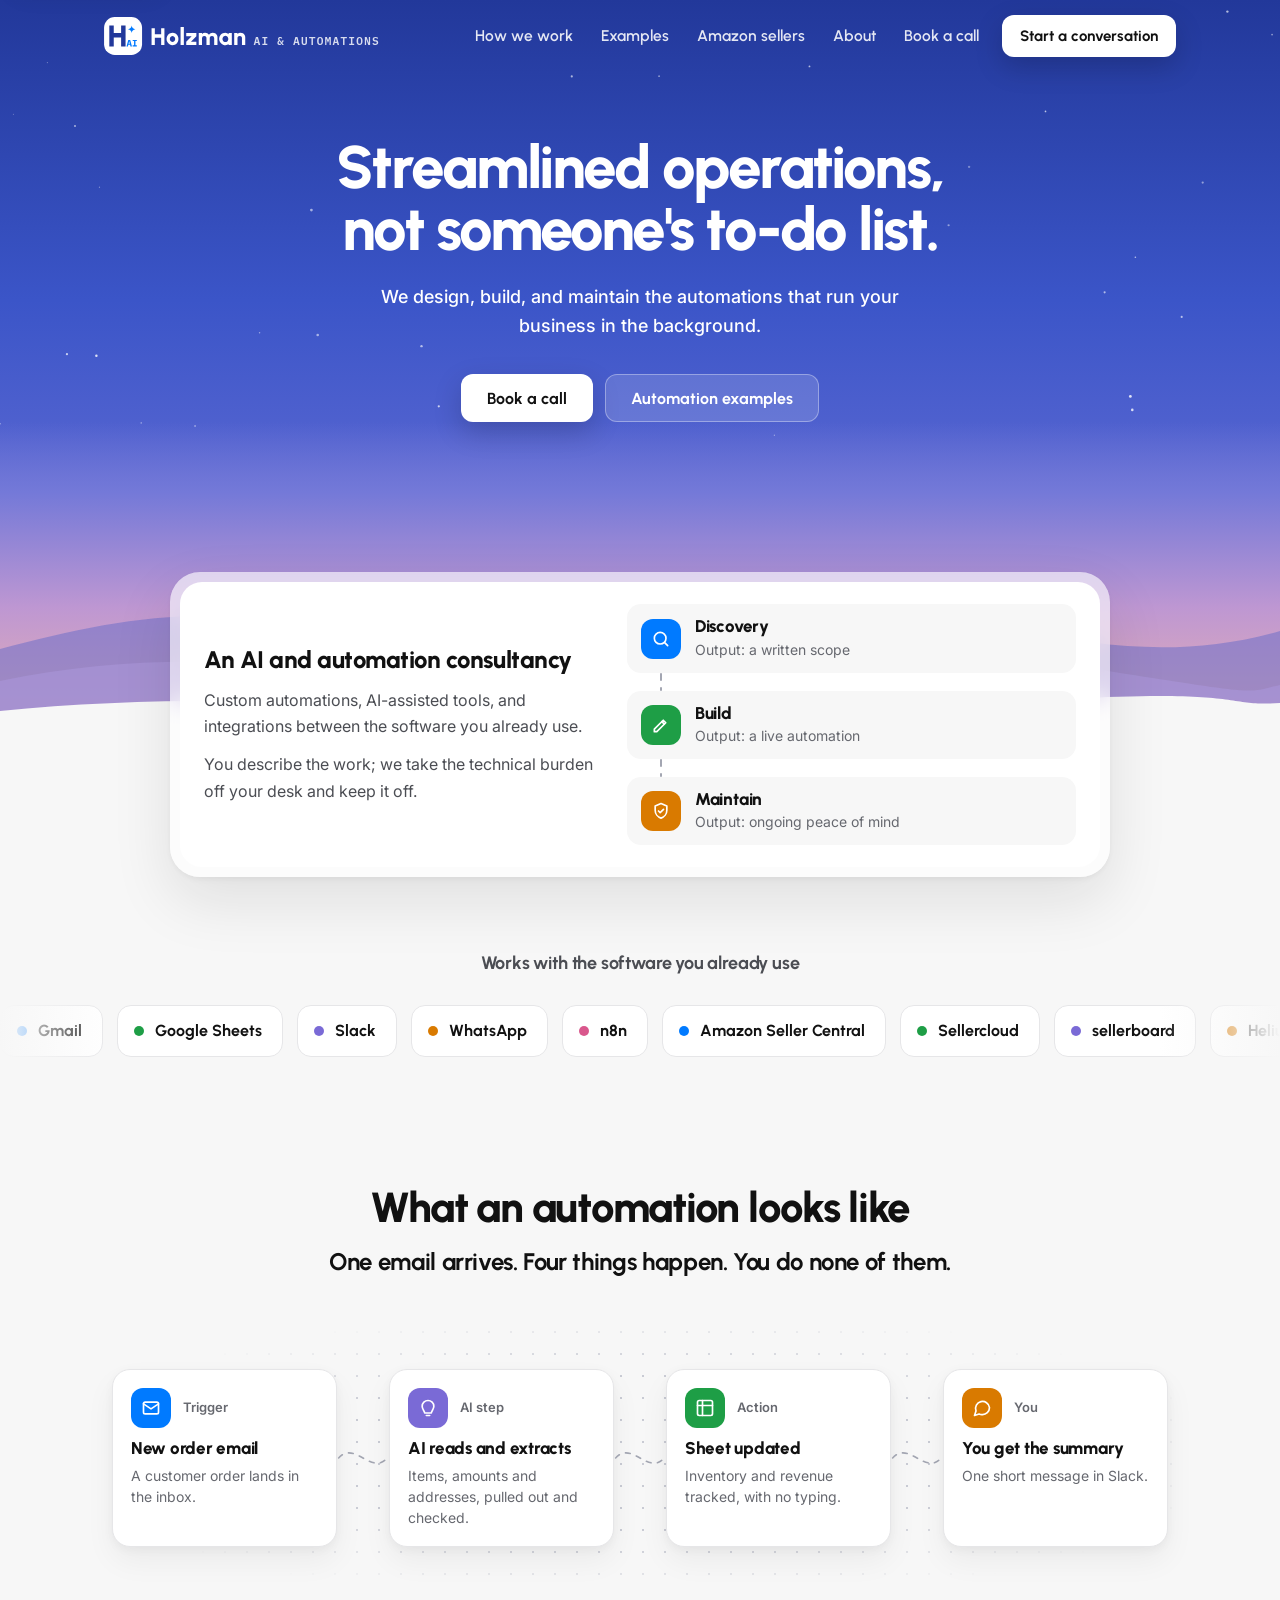
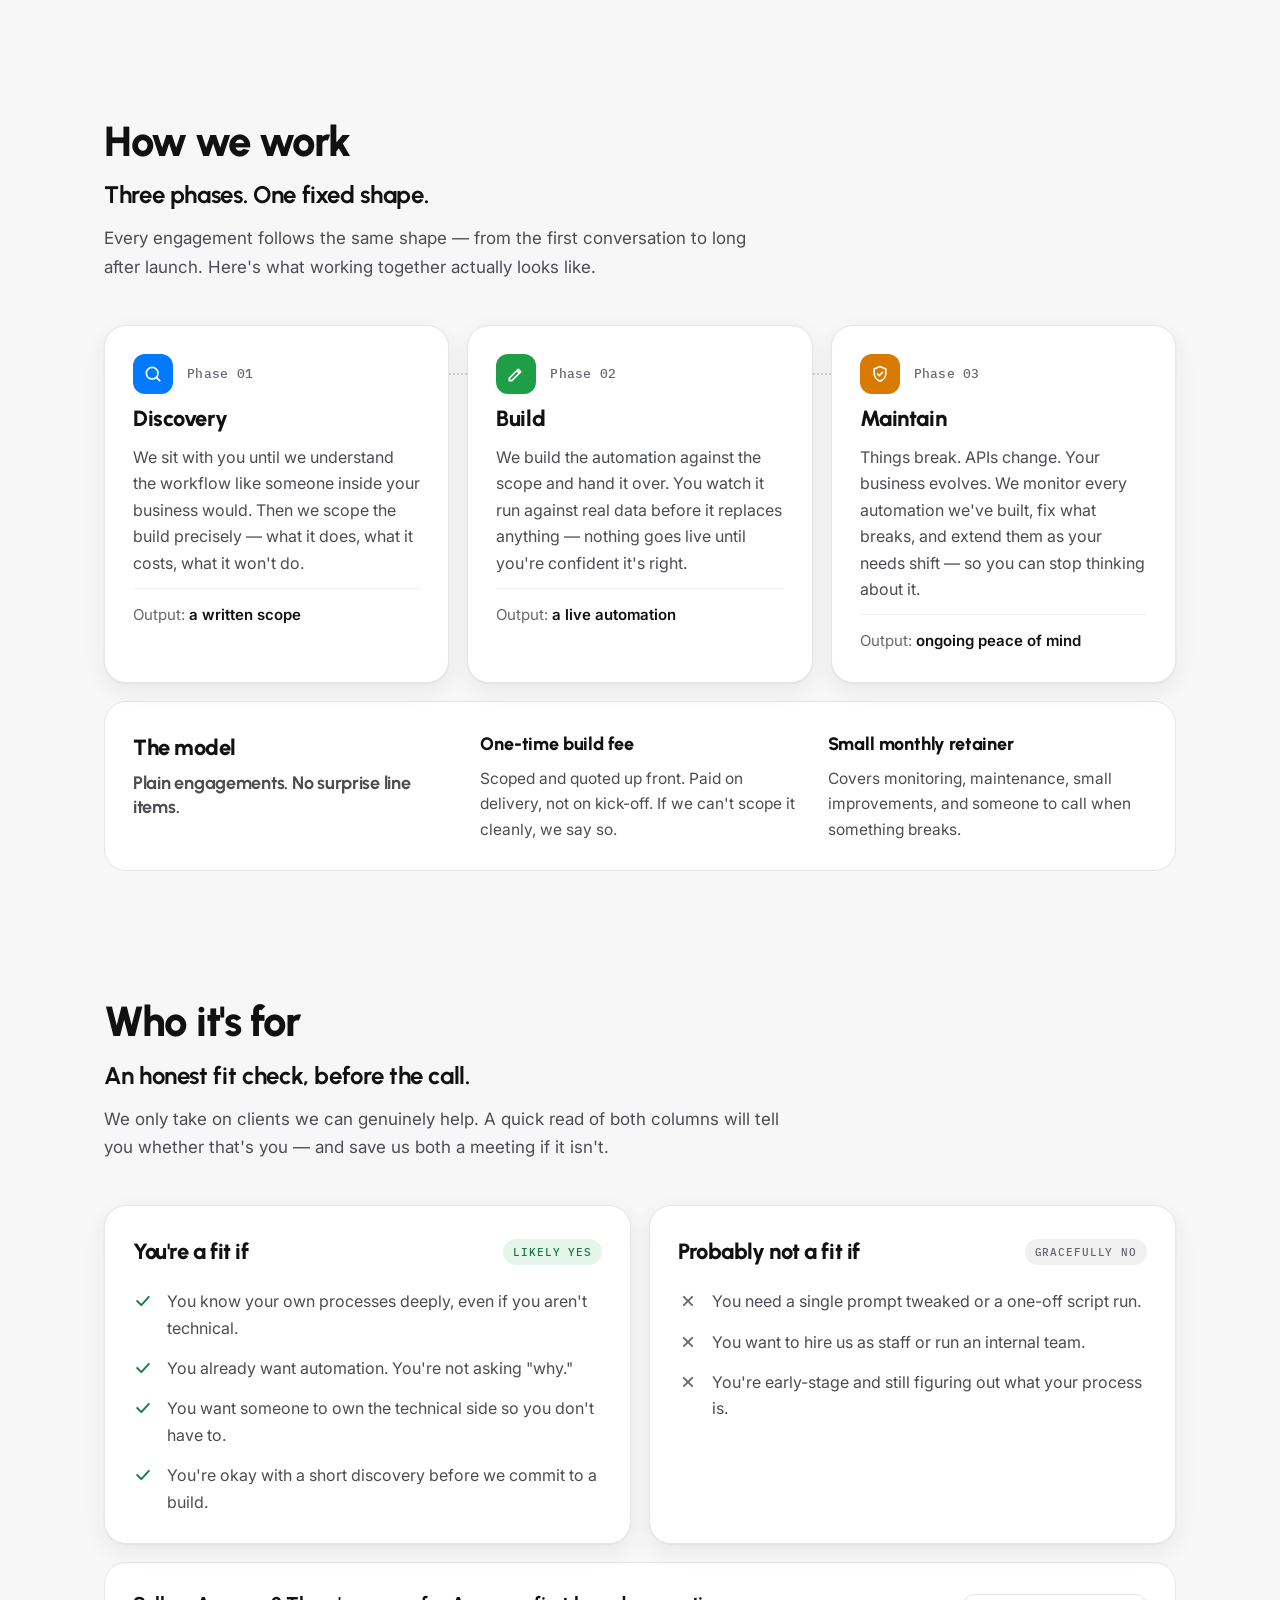
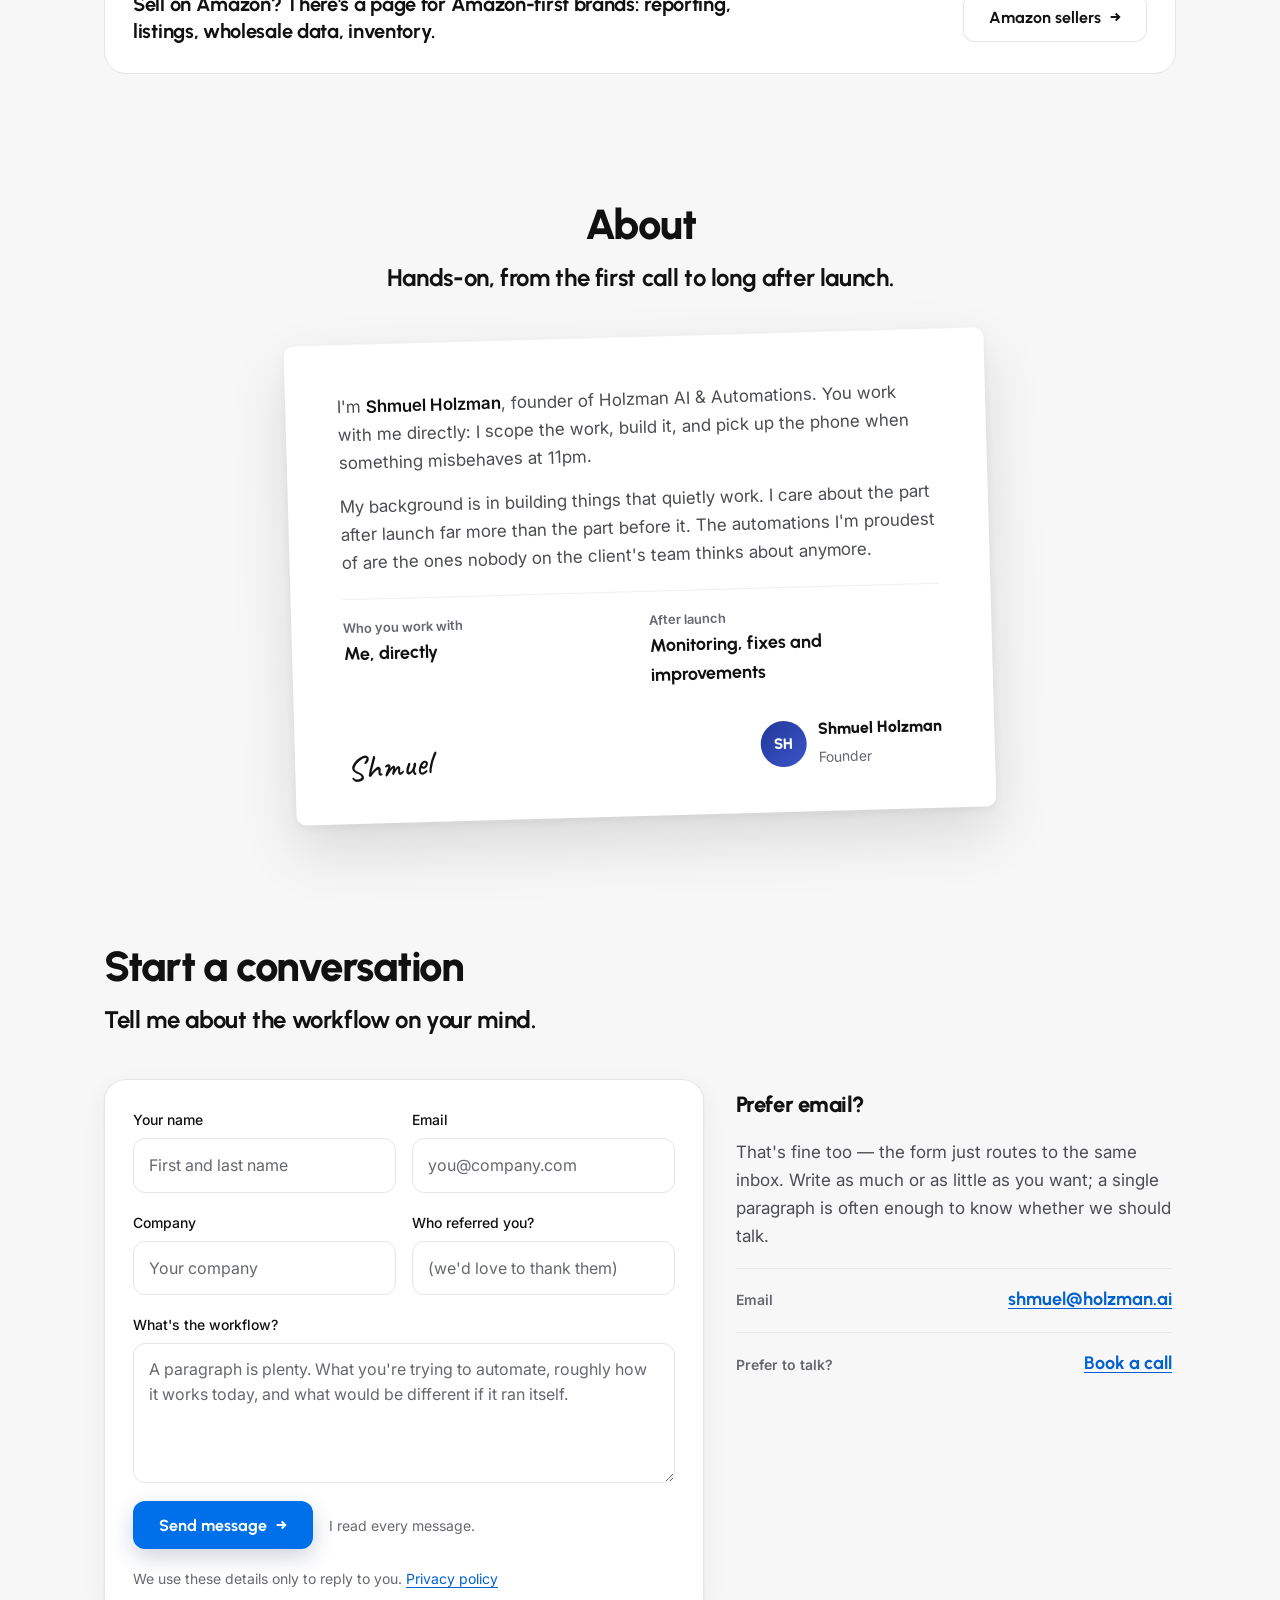
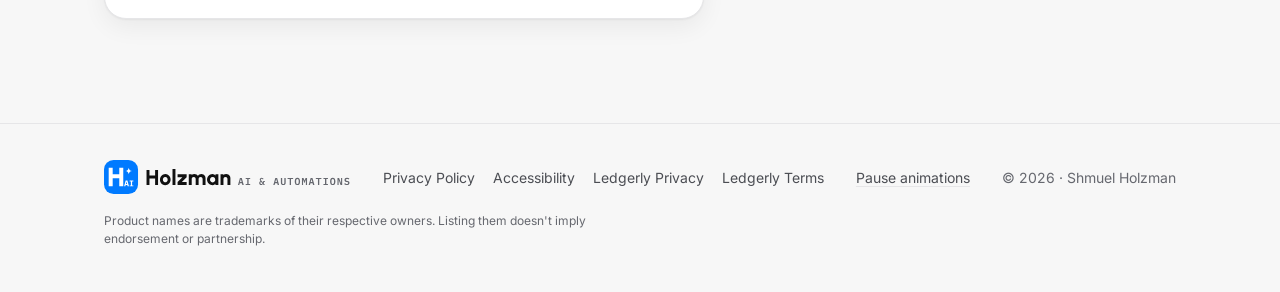
==== commit afa83f1d: "While MarginStory is parked: no public prices, not in the site map; Ledgerly out of the main menu (s" ====
--- a/index.html
+++ b/index.html
@@ -37,7 +37,7 @@
       "name": "Holzman AI & Automations",
       "url": "https://holzman.ai/",
       "slogan": "Custom automations. Streamlined operations.",
-      "description": "An AI and automation consultancy that designs, builds, and maintains the custom automations, AI-assisted tools, and integrations that run a business in the background. Based in Jerusalem, Israel; works with clients remotely.",
+      "description": "An AI and automation consultancy that designs, builds, and maintains the custom automations, AI-assisted tools, and integrations that run a business in the background.",
       "founder": {
         "@type": "Person",
         "@id": "https://holzman.ai/#shmuel-holzman",
@@ -46,11 +46,6 @@
         "worksFor": {
           "@id": "https://holzman.ai/#organization"
         }
-      },
-      "address": {
-        "@type": "PostalAddress",
-        "addressLocality": "Jerusalem",
-        "addressCountry": "IL"
       },
       "areaServed": "Worldwide",
       "knowsAbout": [
@@ -123,7 +118,7 @@
 <link rel="preconnect" href="https://fonts.googleapis.com">
 <link rel="preconnect" href="https://fonts.gstatic.com" crossorigin>
 <link href="https://fonts.googleapis.com/css2?family=Urbanist:wght@700;800&family=Inter:wght@400;500;600&family=IBM+Plex+Mono:wght@500&family=Caveat:wght@500&display=swap" rel="stylesheet">
-<link rel="stylesheet" href="/dusk.css?v=2026-10-13">
+<link rel="stylesheet" href="/dusk.css?v=2026-10-13b">
 <style>
   /* homepage only; the system lives in /dusk.css */
   .eng { display: grid; grid-template-columns: 1fr 1.15fr; gap: 32px; align-items: center; }
@@ -247,7 +242,6 @@
         <a class="nav-lo" href="#how">How we work</a>
         <a href="/examples">Examples</a>
         <a href="/amazon-sellers">Amazon sellers</a>
-        <a href="/ledgerly">Ledgerly</a>
         <a class="nav-lo" href="#about">About</a>
         <a href="/book">Book a call</a>
         <a class="btn btn-white btn-sm nav-wide" href="#contact">Start a conversation</a>
--- a/dusk.css
+++ b/dusk.css
@@ -155,7 +155,12 @@
 html { scroll-padding-top: calc(var(--bar-h) + env(safe-area-inset-top, 0px) + 16px); }
 .site-bar { position: fixed; top: 0; left: 0; right: 0; z-index: 30; padding-top: env(safe-area-inset-top, 0px); background-color: var(--dusk-deep); transition: background-color .25s ease, box-shadow .25s ease; }
 .site-bar.at-top { background-color: transparent; }
-.site-bar.scrolled { box-shadow: 0 1px 0 rgba(255, 255, 255, .08), 0 8px 24px rgba(17, 17, 17, .16); }
+/* scrolled: frosted glass, so the page shows faintly through (Shmuel, 2026-10-13). At .8 the menu text
+   keeps AA contrast even over a plain white page; a solid bar where blur is unsupported or the visitor
+   asks for less transparency. */
+.site-bar.scrolled { background-color: rgba(34, 56, 154, .8); -webkit-backdrop-filter: blur(6px) saturate(140%); backdrop-filter: blur(6px) saturate(140%); box-shadow: 0 1px 0 rgba(255, 255, 255, .08), 0 8px 24px rgba(17, 17, 17, .16); }
+@supports not ((backdrop-filter: blur(1px)) or (-webkit-backdrop-filter: blur(1px))) { .site-bar.scrolled { background-color: rgba(34, 56, 154, .96); } }
+@media (prefers-reduced-transparency: reduce) { .site-bar.scrolled { background-color: var(--dusk-deep); -webkit-backdrop-filter: none; backdrop-filter: none; } }
 .site-bar .dusk-nav { height: var(--bar-h); padding-block: 0; }
 .site-bar + .dusk { padding-top: calc(var(--bar-h) + env(safe-area-inset-top, 0px)); }
 /* one header button: "Start a conversation" on wide screens, "Book a call" on phones (text links are hidden there) */
